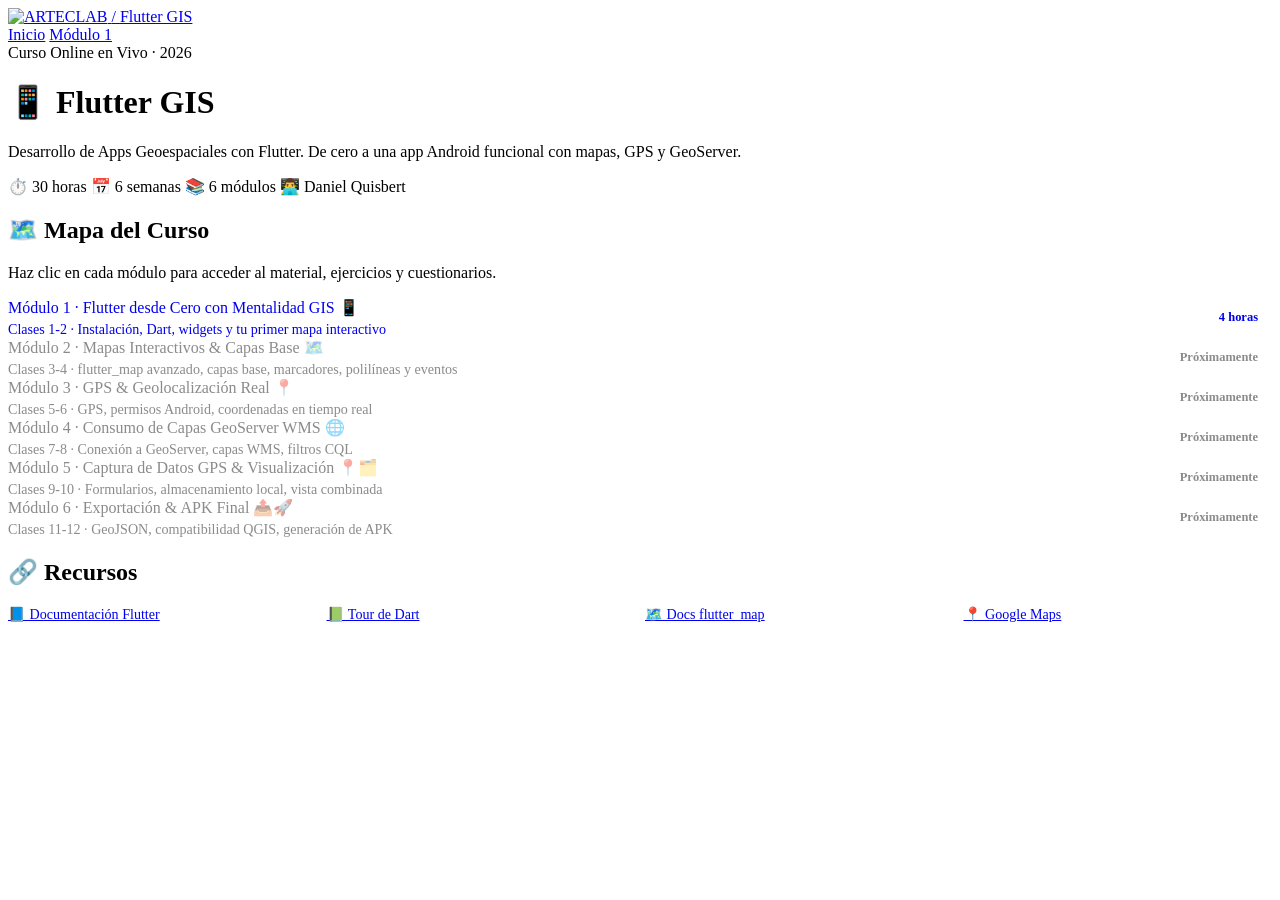
==== modulo-01/index.html @ 74906024 "add fix cursos" ====
<!DOCTYPE html>
<html lang="es">
<head>
  <meta charset="UTF-8">
  <meta name="viewport" content="width=device-width, initial-scale=1.0">
  <title>Flutter GIS — ARTECLAB</title>
  <link rel="stylesheet" href="css/course.css">
  <link rel="icon" href="img/logo-arteclab.png" type="image/png">
</head>
<body>
<div class="site-wrapper">

  <!-- Topbar -->
  <header class="topbar">
    <div class="topbar-inner">
      <a href="index.html" class="topbar-brand">
        <img src="img/logo-arteclab.png" alt="ARTECLAB">
        <span>/</span>
        <span class="brand-course">Flutter GIS</span>
      </a>
      <nav class="topbar-nav">
        <a href="index.html" class="active">Inicio</a>
        <a href="modulo-01/index.html">Módulo 1</a>
      </nav>
    </div>
  </header>

  <main class="container">

    <!-- Header -->
    <div class="mod-header">
      <span class="mod-chip">Curso Online en Vivo · 2026</span>
      <h1 class="mod-title">📱 Flutter GIS</h1>
      <p class="mod-desc">Desarrollo de Apps Geoespaciales con Flutter. De cero a una app Android funcional con mapas, GPS y GeoServer.</p>
      <div class="mod-stats">
        <span class="mod-stat">⏱️ 30 horas</span>
        <span class="mod-stat">📅 6 semanas</span>
        <span class="mod-stat">📚 6 módulos</span>
        <span class="mod-stat">👨‍💻 Daniel Quisbert</span>
      </div>
    </div>

    <!-- Mapa del curso -->
    <div class="sec">
      <h2 class="sec-heading">🗺️ Mapa del Curso</h2>
      <p class="sec-lead">Haz clic en cada módulo para acceder al material, ejercicios y cuestionarios.</p>

      <!-- M1 activo -->
      <a href="modulo-01/index.html" style="text-decoration:none; display:block;">
        <div class="card" style="border-left: 3px solid var(--teal-500); cursor:pointer;">
          <div style="display:flex; justify-content:space-between; align-items:center; flex-wrap:wrap; gap:12px;">
            <div>
              <div class="card-title" style="margin-bottom:4px;">Módulo 1 · Flutter desde Cero con Mentalidad GIS 📱</div>
              <p style="margin:0; font-size:0.88rem;">Clases 1-2 · Instalación, Dart, widgets y tu primer mapa interactivo</p>
            </div>
            <span style="background:var(--teal-glow); color:var(--teal-400); padding:5px 14px; border-radius:6px; font-size:0.78rem; font-weight:700;">4 horas</span>
          </div>
        </div>
      </a>

      <!-- M2–M6 próximamente -->
      <div class="card" style="opacity:0.45; border-left:3px solid var(--border-default);">
        <div style="display:flex; justify-content:space-between; align-items:center; flex-wrap:wrap; gap:12px;">
          <div>
            <div class="card-title" style="margin-bottom:4px;">Módulo 2 · Mapas Interactivos & Capas Base 🗺️</div>
            <p style="margin:0; font-size:0.88rem;">Clases 3-4 · flutter_map avanzado, capas base, marcadores, polilíneas y eventos</p>
          </div>
          <span style="background:rgba(255,255,255,0.04); color:var(--text-muted); padding:5px 14px; border-radius:6px; font-size:0.78rem; font-weight:700;">Próximamente</span>
        </div>
      </div>

      <div class="card" style="opacity:0.45; border-left:3px solid var(--border-default);">
        <div style="display:flex; justify-content:space-between; align-items:center; flex-wrap:wrap; gap:12px;">
          <div>
            <div class="card-title" style="margin-bottom:4px;">Módulo 3 · GPS & Geolocalización Real 📍</div>
            <p style="margin:0; font-size:0.88rem;">Clases 5-6 · GPS, permisos Android, coordenadas en tiempo real</p>
          </div>
          <span style="background:rgba(255,255,255,0.04); color:var(--text-muted); padding:5px 14px; border-radius:6px; font-size:0.78rem; font-weight:700;">Próximamente</span>
        </div>
      </div>

      <div class="card" style="opacity:0.45; border-left:3px solid var(--border-default);">
        <div style="display:flex; justify-content:space-between; align-items:center; flex-wrap:wrap; gap:12px;">
          <div>
            <div class="card-title" style="margin-bottom:4px;">Módulo 4 · Consumo de Capas GeoServer WMS 🌐</div>
            <p style="margin:0; font-size:0.88rem;">Clases 7-8 · Conexión a GeoServer, capas WMS, filtros CQL</p>
          </div>
          <span style="background:rgba(255,255,255,0.04); color:var(--text-muted); padding:5px 14px; border-radius:6px; font-size:0.78rem; font-weight:700;">Próximamente</span>
        </div>
      </div>

      <div class="card" style="opacity:0.45; border-left:3px solid var(--border-default);">
        <div style="display:flex; justify-content:space-between; align-items:center; flex-wrap:wrap; gap:12px;">
          <div>
            <div class="card-title" style="margin-bottom:4px;">Módulo 5 · Captura de Datos GPS & Visualización 📍🗂️</div>
            <p style="margin:0; font-size:0.88rem;">Clases 9-10 · Formularios, almacenamiento local, vista combinada</p>
          </div>
          <span style="background:rgba(255,255,255,0.04); color:var(--text-muted); padding:5px 14px; border-radius:6px; font-size:0.78rem; font-weight:700;">Próximamente</span>
        </div>
      </div>

      <div class="card" style="opacity:0.45; border-left:3px solid var(--border-default);">
        <div style="display:flex; justify-content:space-between; align-items:center; flex-wrap:wrap; gap:12px;">
          <div>
            <div class="card-title" style="margin-bottom:4px;">Módulo 6 · Exportación & APK Final 📤🚀</div>
            <p style="margin:0; font-size:0.88rem;">Clases 11-12 · GeoJSON, compatibilidad QGIS, generación de APK</p>
          </div>
          <span style="background:rgba(255,255,255,0.04); color:var(--text-muted); padding:5px 14px; border-radius:6px; font-size:0.78rem; font-weight:700;">Próximamente</span>
        </div>
      </div>
    </div>

    <!-- Recursos -->
    <div class="sec">
      <h2 class="sec-heading">🔗 Recursos</h2>
      <div class="card">
        <div style="display:grid; grid-template-columns:repeat(auto-fit,minmax(200px,1fr)); gap:10px;">
          <a href="https://docs.flutter.dev/" target="_blank" style="font-size:0.88rem;">📘 Documentación Flutter</a>
          <a href="https://dart.dev/language" target="_blank" style="font-size:0.88rem;">📗 Tour de Dart</a>
          <a href="https://docs.fleaflet.dev/" target="_blank" style="font-size:0.88rem;">🗺️ Docs flutter_map</a>
          <a href="https://maps.google.com" target="_blank" style="font-size:0.88rem;">📍 Google Maps</a>
        </div>
      </div>
    </div>

  </main>
</div>
</body>
</html>
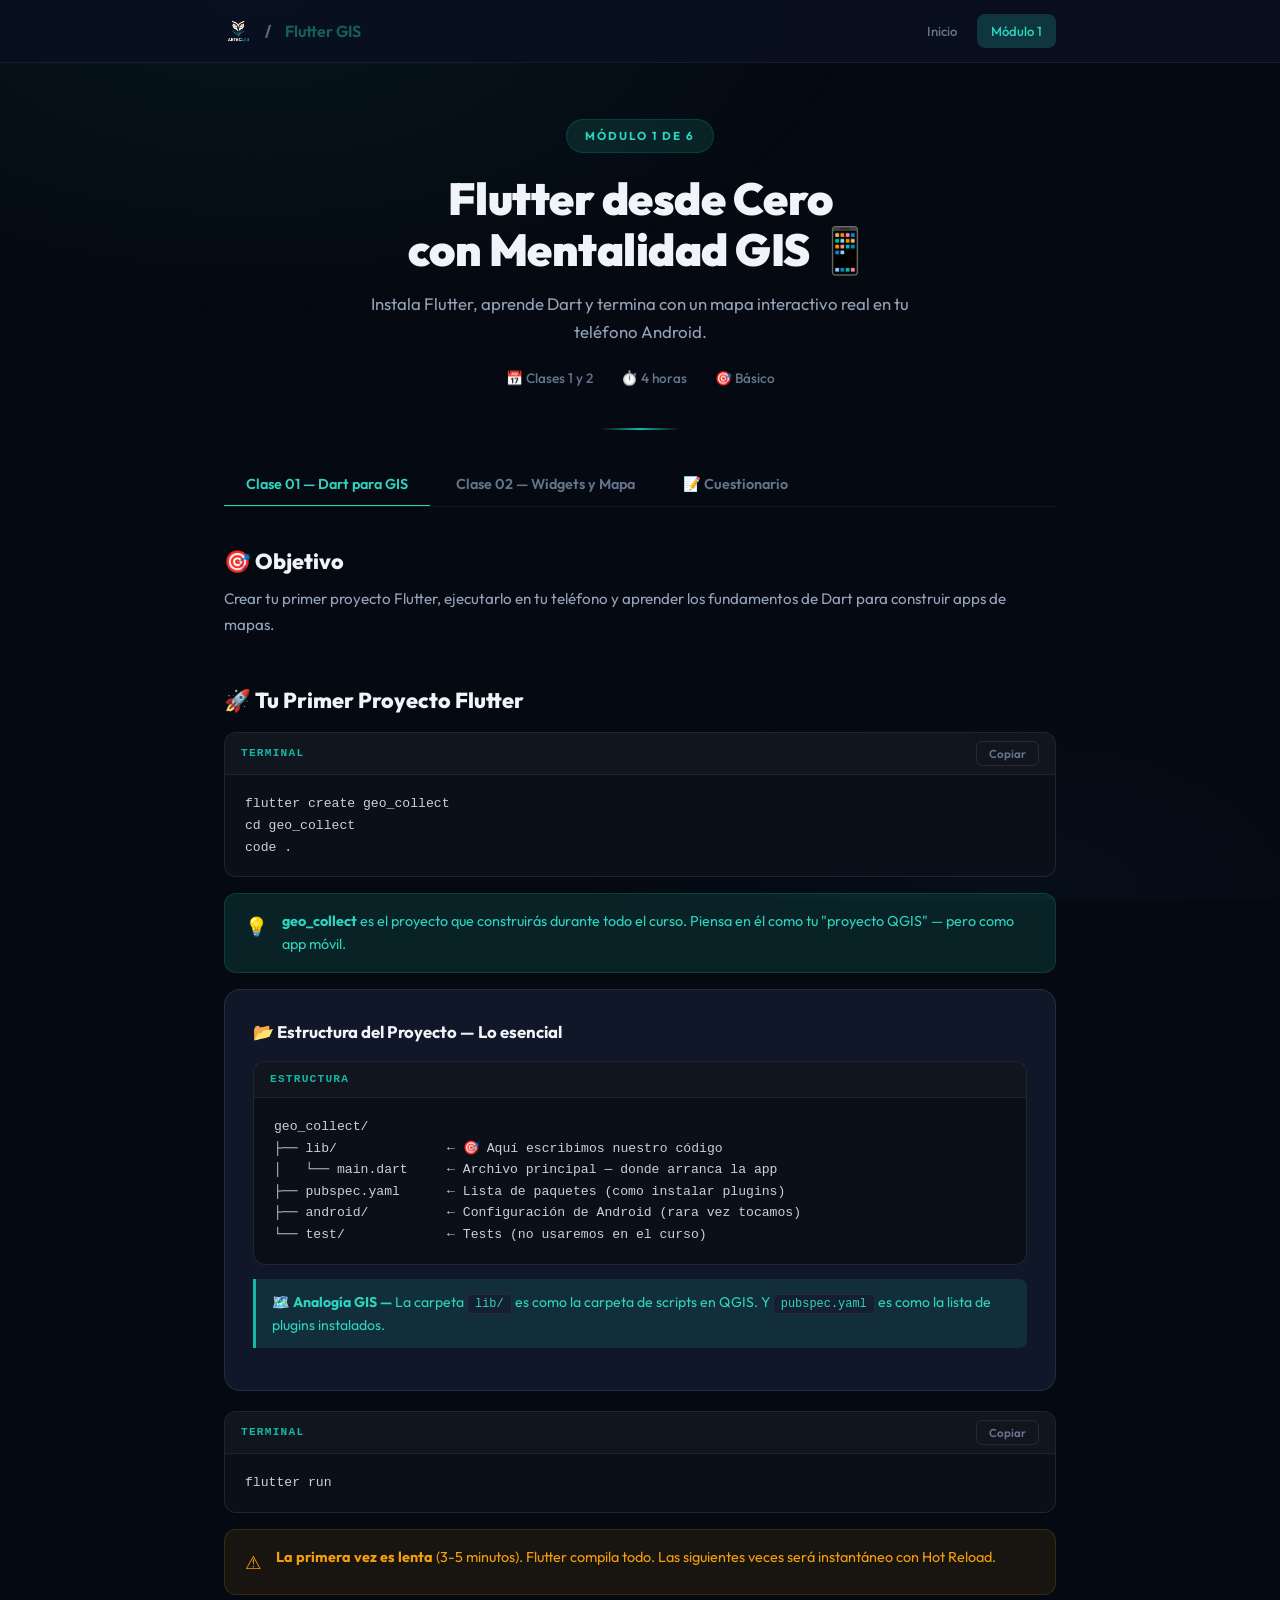
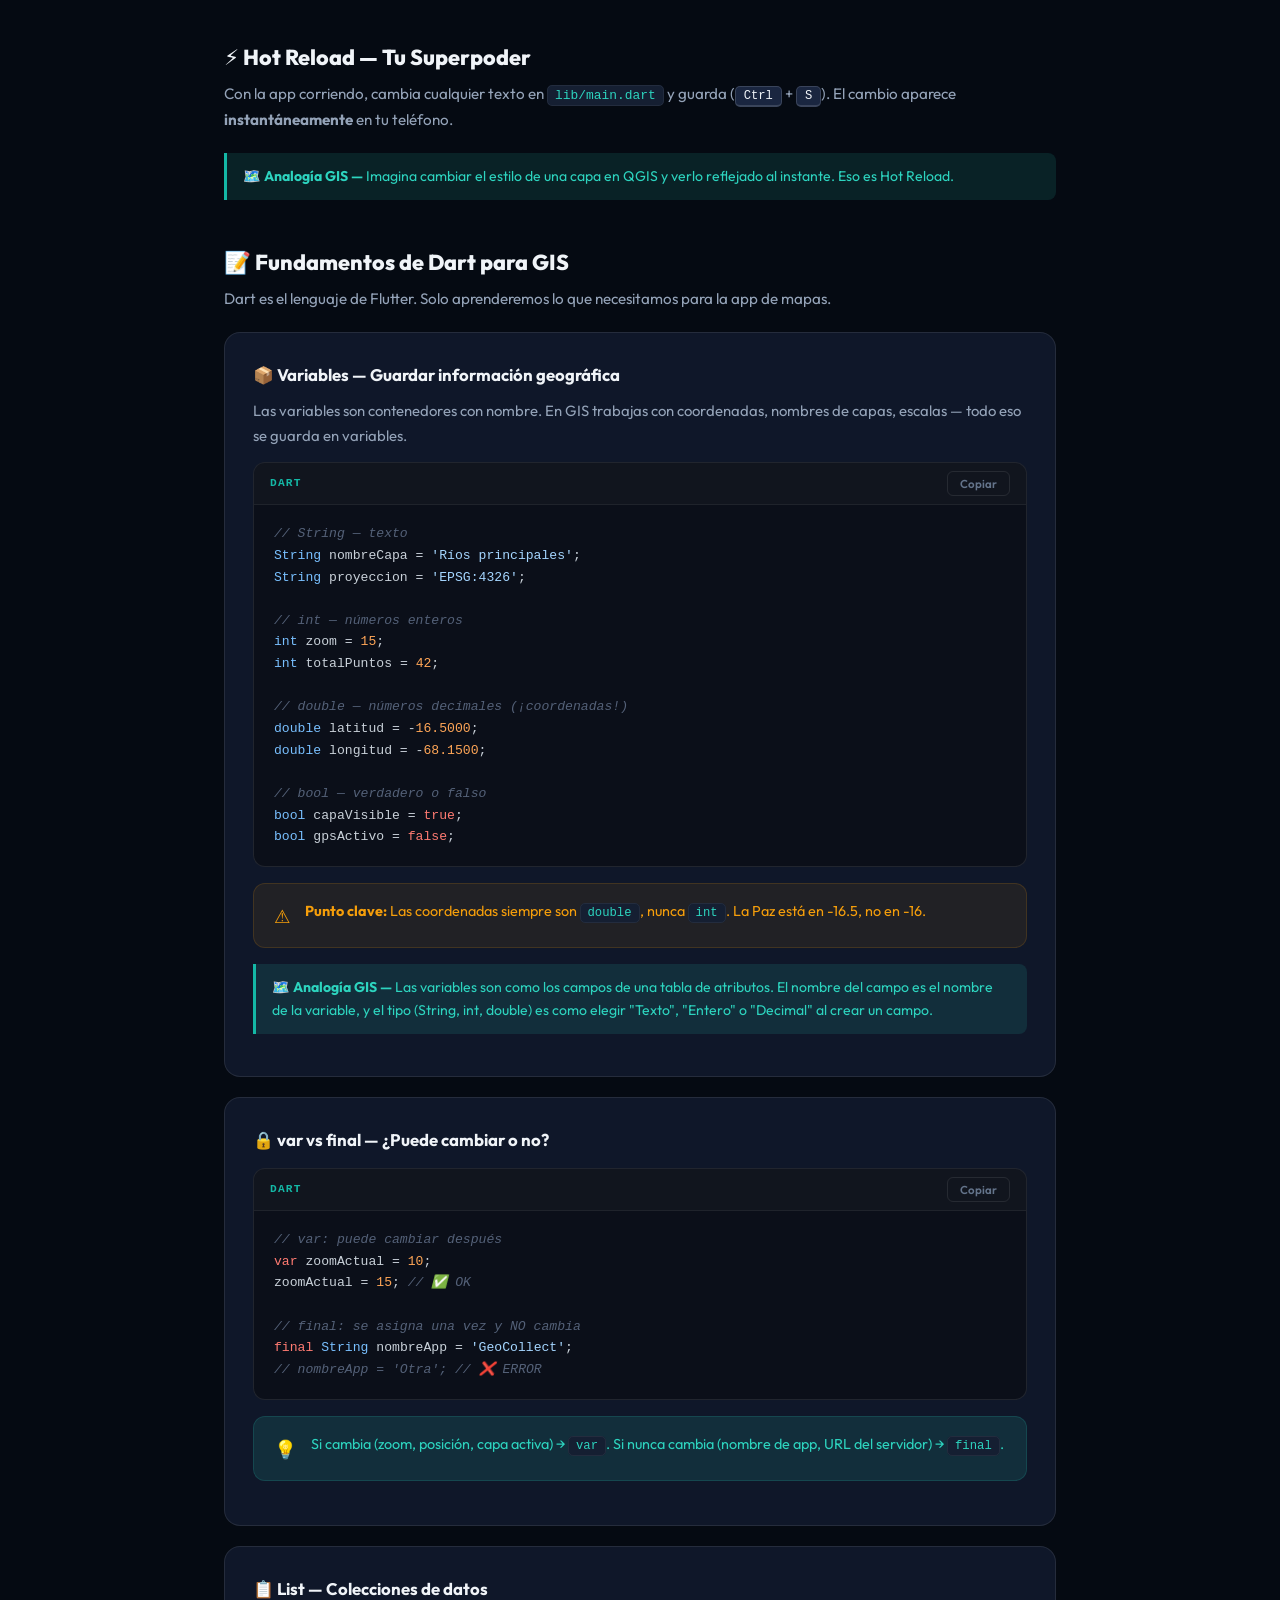
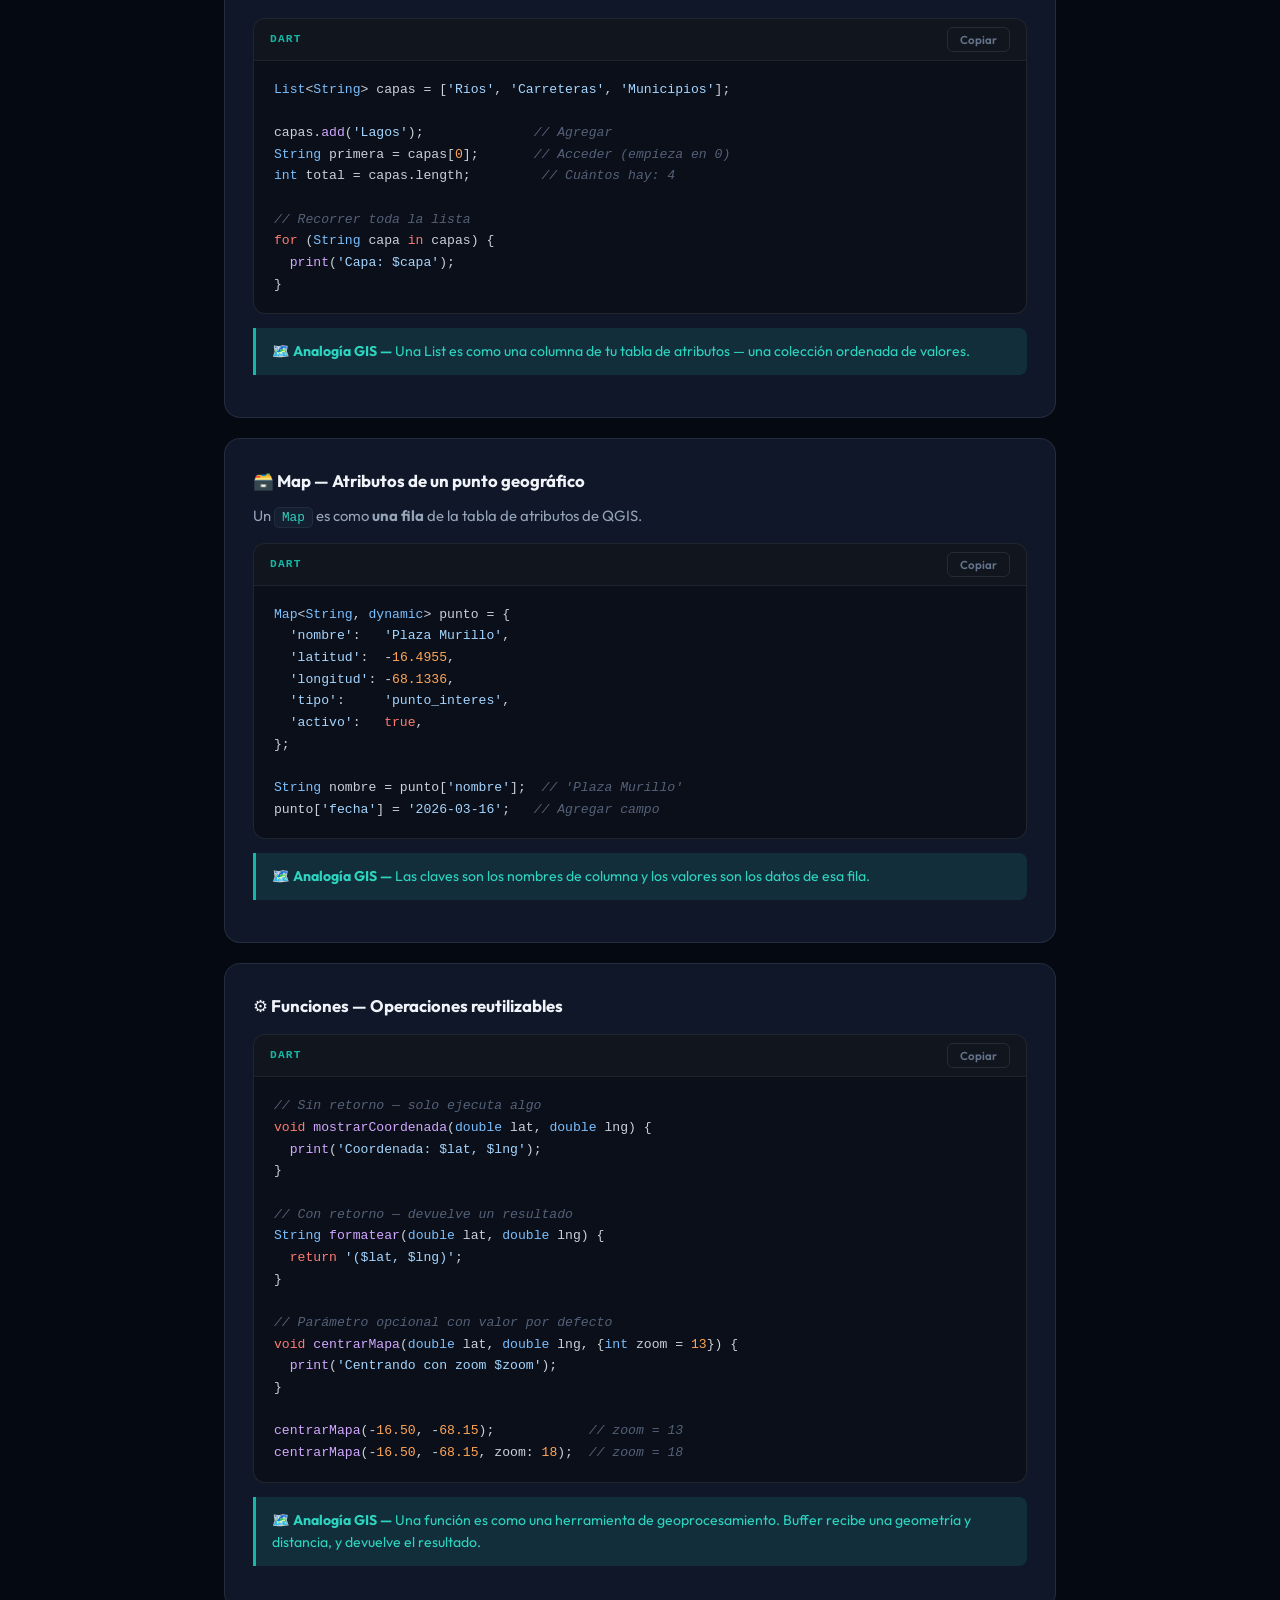
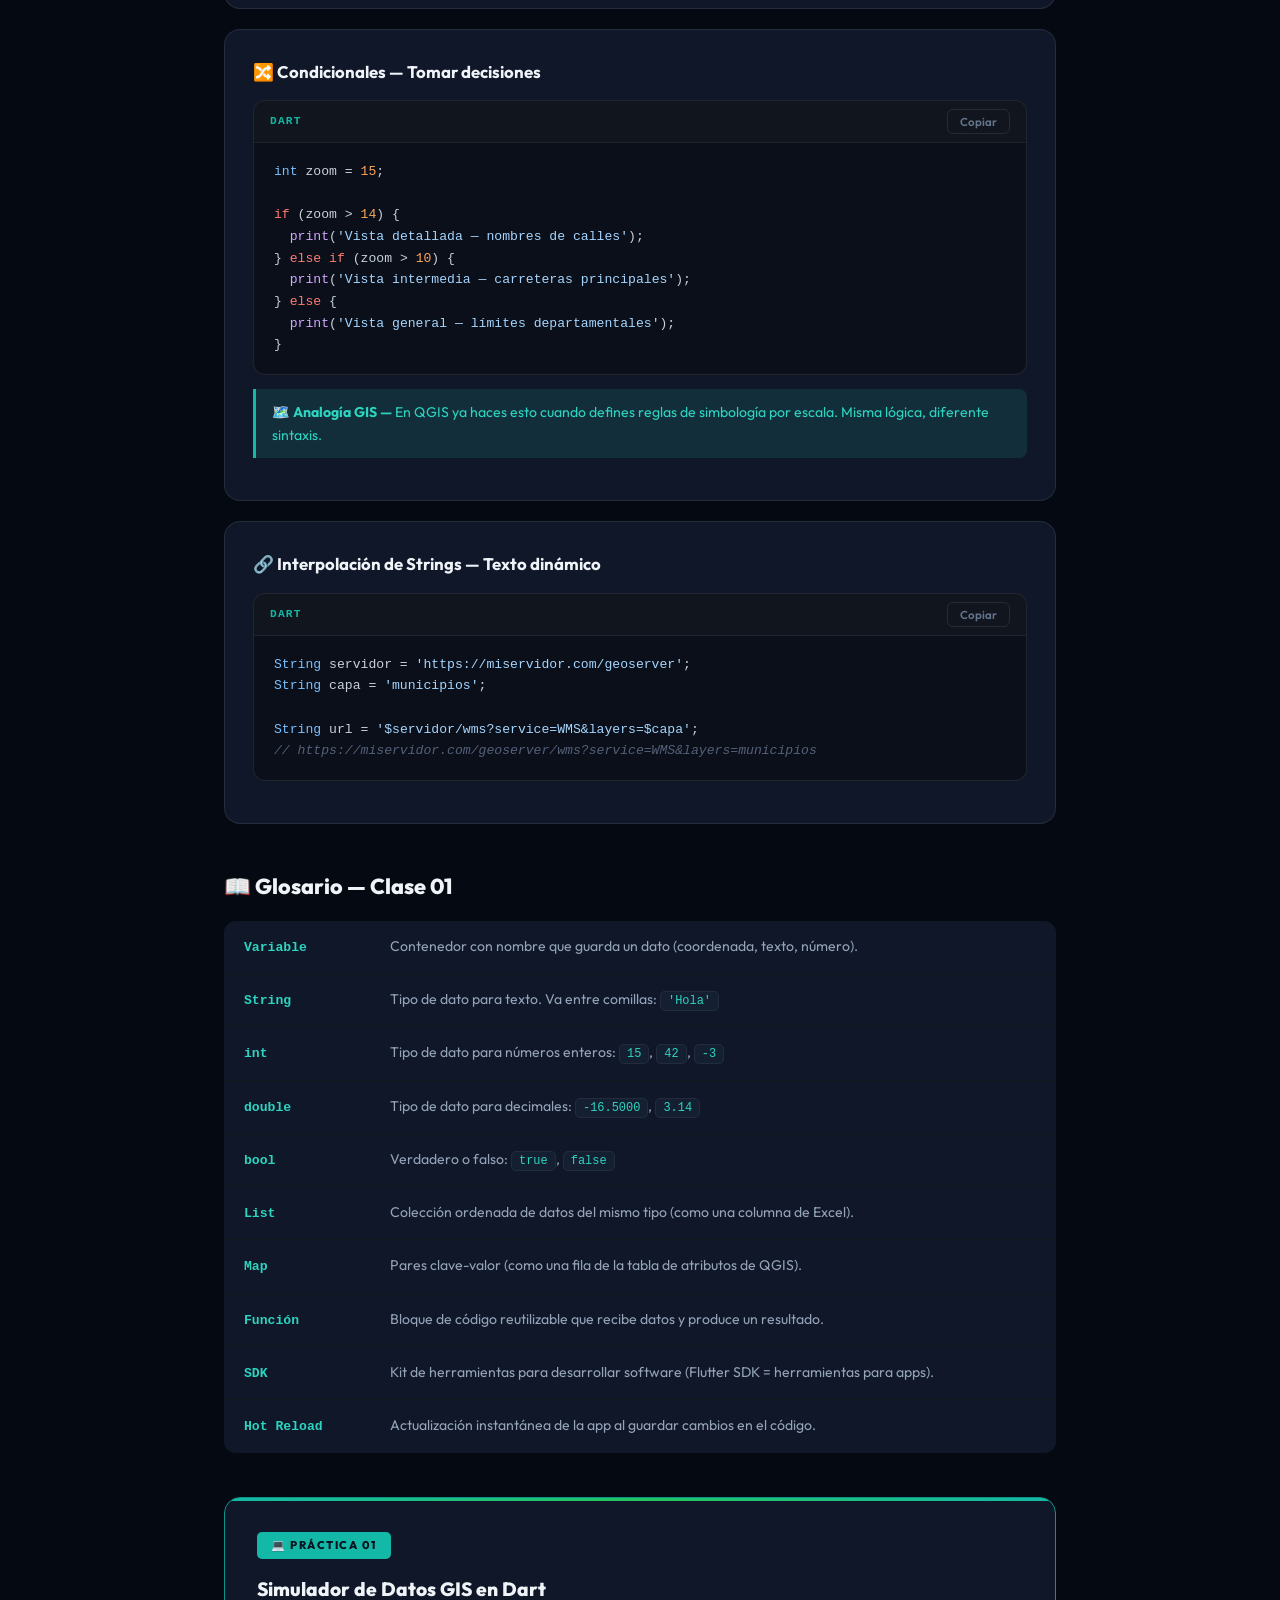
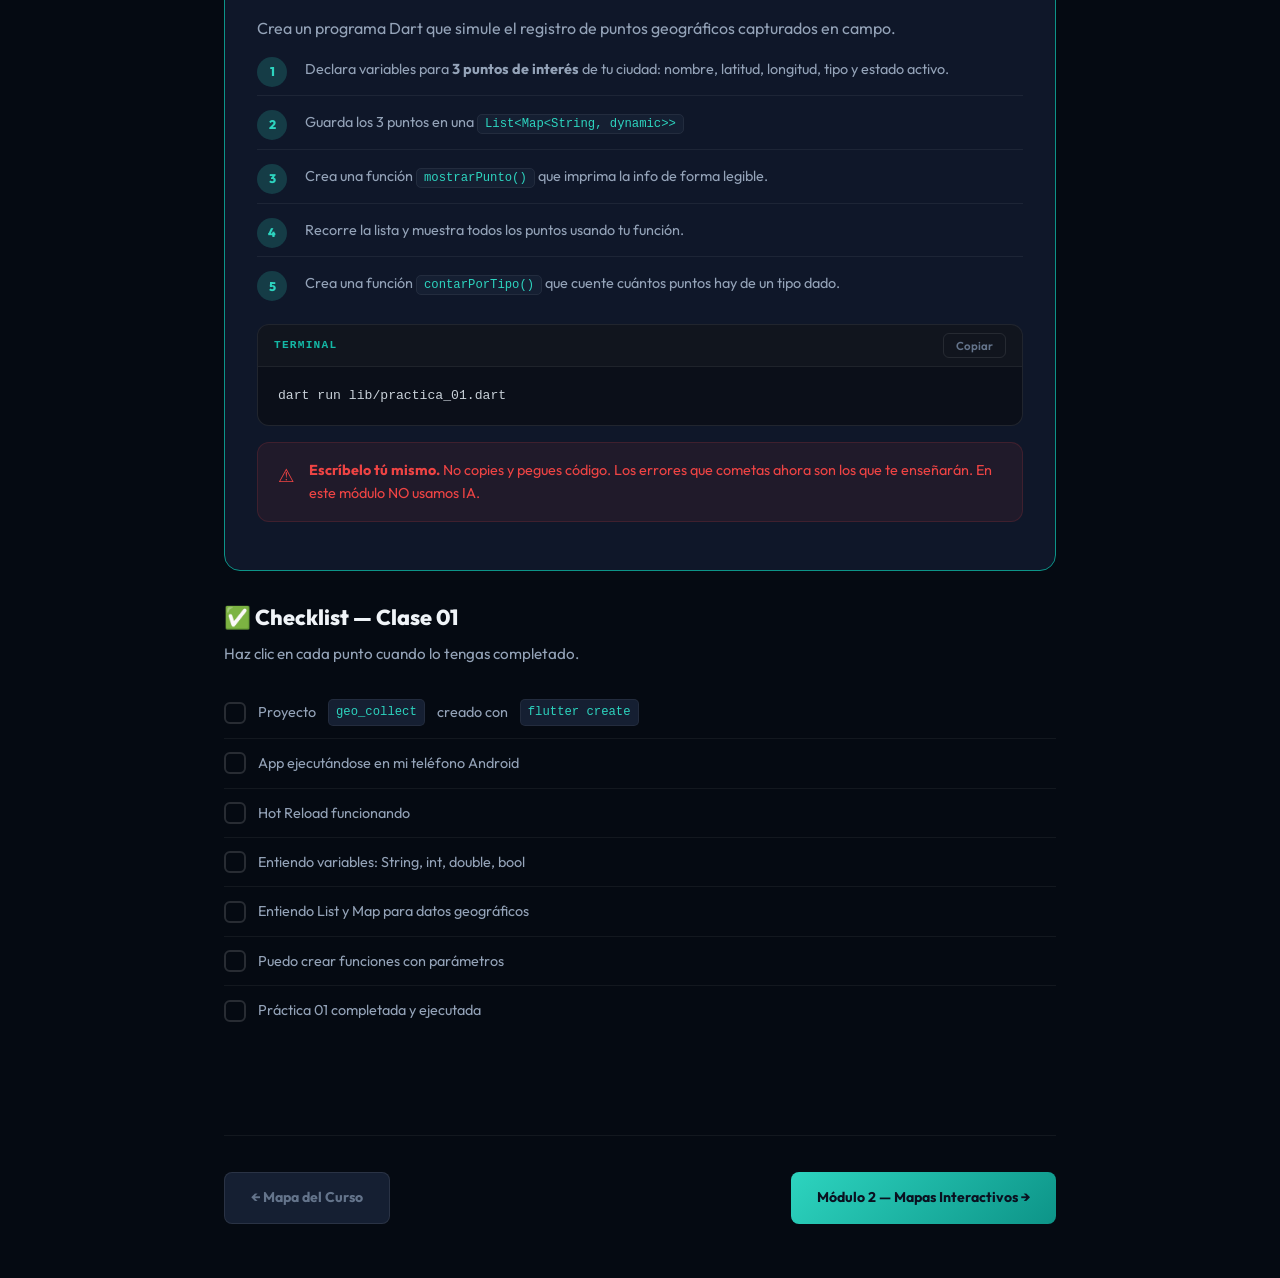
==== commit 1d07e636: "add fix cursos" ====
--- a/modulo-01/index.html
+++ b/modulo-01/index.html
@@ -3,127 +3,706 @@
 <head>
   <meta charset="UTF-8">
   <meta name="viewport" content="width=device-width, initial-scale=1.0">
-  <title>Flutter GIS — ARTECLAB</title>
-  <link rel="stylesheet" href="css/course.css">
-  <link rel="icon" href="img/logo-arteclab.png" type="image/png">
+  <title>Módulo 1 · Flutter desde Cero — ARTECLAB</title>
+  <link rel="stylesheet" href="../css/course.css">
+  <link rel="icon" href="../img/logo-arteclab.png" type="image/png">
 </head>
 <body>
 <div class="site-wrapper">
 
-  <!-- Topbar -->
   <header class="topbar">
     <div class="topbar-inner">
-      <a href="index.html" class="topbar-brand">
-        <img src="img/logo-arteclab.png" alt="ARTECLAB">
+      <a href="../index.html" class="topbar-brand">
+        <img src="../img/logo-arteclab.png" alt="ARTECLAB">
         <span>/</span>
         <span class="brand-course">Flutter GIS</span>
       </a>
       <nav class="topbar-nav">
-        <a href="index.html" class="active">Inicio</a>
-        <a href="modulo-01/index.html">Módulo 1</a>
+        <a href="../index.html">Inicio</a>
+        <a href="index.html" class="active">Módulo 1</a>
       </nav>
     </div>
   </header>
 
   <main class="container">
 
-    <!-- Header -->
+    <!-- ═══ Header ═══ -->
     <div class="mod-header">
-      <span class="mod-chip">Curso Online en Vivo · 2026</span>
-      <h1 class="mod-title">📱 Flutter GIS</h1>
-      <p class="mod-desc">Desarrollo de Apps Geoespaciales con Flutter. De cero a una app Android funcional con mapas, GPS y GeoServer.</p>
+      <span class="mod-chip">Módulo 1 de 6</span>
+      <h1 class="mod-title">Flutter desde Cero<br>con Mentalidad GIS 📱</h1>
+      <p class="mod-desc">Instala Flutter, aprende Dart y termina con un mapa interactivo real en tu teléfono Android.</p>
       <div class="mod-stats">
-        <span class="mod-stat">⏱️ 30 horas</span>
-        <span class="mod-stat">📅 6 semanas</span>
-        <span class="mod-stat">📚 6 módulos</span>
-        <span class="mod-stat">👨‍💻 Daniel Quisbert</span>
+        <span class="mod-stat">📅 Clases 1 y 2</span>
+        <span class="mod-stat">⏱️ 4 horas</span>
+        <span class="mod-stat">🎯 Básico</span>
       </div>
     </div>
 
-    <!-- Mapa del curso -->
-    <div class="sec">
-      <h2 class="sec-heading">🗺️ Mapa del Curso</h2>
-      <p class="sec-lead">Haz clic en cada módulo para acceder al material, ejercicios y cuestionarios.</p>
-
-      <!-- M1 activo -->
-      <a href="modulo-01/index.html" style="text-decoration:none; display:block;">
-        <div class="card" style="border-left: 3px solid var(--teal-500); cursor:pointer;">
-          <div style="display:flex; justify-content:space-between; align-items:center; flex-wrap:wrap; gap:12px;">
-            <div>
-              <div class="card-title" style="margin-bottom:4px;">Módulo 1 · Flutter desde Cero con Mentalidad GIS 📱</div>
-              <p style="margin:0; font-size:0.88rem;">Clases 1-2 · Instalación, Dart, widgets y tu primer mapa interactivo</p>
+    <!-- ═══ Tabs ═══ -->
+    <div class="tabs">
+      <button class="tab-btn active" data-target="t-clase01">Clase 01 — Dart para GIS</button>
+      <button class="tab-btn" data-target="t-clase02">Clase 02 — Widgets y Mapa</button>
+      <button class="tab-btn" data-target="t-quiz">📝 Cuestionario</button>
+    </div>
+
+    <!-- ═══════════════════════════════════════════════════════
+         CLASE 01
+         ═══════════════════════════════════════════════════════ -->
+    <div id="t-clase01" class="tab-panel active">
+
+      <div class="sec">
+        <h2 class="sec-heading">🎯 Objetivo</h2>
+        <p class="sec-lead">Crear tu primer proyecto Flutter, ejecutarlo en tu teléfono y aprender los fundamentos de Dart para construir apps de mapas.</p>
+      </div>
+
+      <!-- Crear proyecto -->
+      <div class="sec">
+        <h2 class="sec-heading">🚀 Tu Primer Proyecto Flutter</h2>
+
+        <div class="codeblock">
+          <div class="codeblock-bar"><span class="codeblock-lang">Terminal</span><button class="codeblock-copy">Copiar</button></div>
+          <pre>flutter create geo_collect
+cd geo_collect
+code .</pre>
+        </div>
+
+        <div class="callout callout--tip">
+          <span class="callout-icon">💡</span>
+          <div><strong>geo_collect</strong> es el proyecto que construirás durante todo el curso. Piensa en él como tu "proyecto QGIS" — pero como app móvil.</div>
+        </div>
+
+        <div class="card">
+          <div class="card-title">📂 Estructura del Proyecto — Lo esencial</div>
+          <div class="codeblock">
+            <div class="codeblock-bar"><span class="codeblock-lang">Estructura</span></div>
+            <pre>geo_collect/
+├── lib/              ← 🎯 Aquí escribimos nuestro código
+│   └── main.dart     ← Archivo principal — donde arranca la app
+├── pubspec.yaml      ← Lista de paquetes (como instalar plugins)
+├── android/          ← Configuración de Android (rara vez tocamos)
+└── test/             ← Tests (no usaremos en el curso)</pre>
+          </div>
+          <div class="gis-analogy">La carpeta <code>lib/</code> es como la carpeta de scripts en QGIS. Y <code>pubspec.yaml</code> es como la lista de plugins instalados.</div>
+        </div>
+
+        <div class="codeblock">
+          <div class="codeblock-bar"><span class="codeblock-lang">Terminal</span><button class="codeblock-copy">Copiar</button></div>
+          <pre>flutter run</pre>
+        </div>
+
+        <div class="callout callout--warn">
+          <span class="callout-icon">⚠️</span>
+          <div><strong>La primera vez es lenta</strong> (3-5 minutos). Flutter compila todo. Las siguientes veces será instantáneo con Hot Reload.</div>
+        </div>
+      </div>
+
+      <!-- Hot Reload -->
+      <div class="sec">
+        <h2 class="sec-heading">⚡ Hot Reload — Tu Superpoder</h2>
+        <p class="sec-lead">Con la app corriendo, cambia cualquier texto en <code>lib/main.dart</code> y guarda (<kbd>Ctrl</kbd> + <kbd>S</kbd>). El cambio aparece <strong>instantáneamente</strong> en tu teléfono.</p>
+        <div class="gis-analogy">Imagina cambiar el estilo de una capa en QGIS y verlo reflejado al instante. Eso es Hot Reload.</div>
+      </div>
+
+      <!-- ── DART ── -->
+      <div class="sec">
+        <h2 class="sec-heading">📝 Fundamentos de Dart para GIS</h2>
+        <p class="sec-lead">Dart es el lenguaje de Flutter. Solo aprenderemos lo que necesitamos para la app de mapas.</p>
+
+        <!-- Variables -->
+        <div class="card">
+          <div class="card-title">📦 Variables — Guardar información geográfica</div>
+          <p>Las variables son contenedores con nombre. En GIS trabajas con coordenadas, nombres de capas, escalas — todo eso se guarda en variables.</p>
+
+          <div class="codeblock">
+            <div class="codeblock-bar"><span class="codeblock-lang">Dart</span><button class="codeblock-copy">Copiar</button></div>
+            <pre><span class="hl-cm">// String — texto</span>
+<span class="hl-tp">String</span> nombreCapa = <span class="hl-st">'Ríos principales'</span>;
+<span class="hl-tp">String</span> proyeccion = <span class="hl-st">'EPSG:4326'</span>;
+
+<span class="hl-cm">// int — números enteros</span>
+<span class="hl-tp">int</span> zoom = <span class="hl-nm">15</span>;
+<span class="hl-tp">int</span> totalPuntos = <span class="hl-nm">42</span>;
+
+<span class="hl-cm">// double — números decimales (¡coordenadas!)</span>
+<span class="hl-tp">double</span> latitud = -<span class="hl-nm">16.5000</span>;
+<span class="hl-tp">double</span> longitud = -<span class="hl-nm">68.1500</span>;
+
+<span class="hl-cm">// bool — verdadero o falso</span>
+<span class="hl-tp">bool</span> capaVisible = <span class="hl-kw">true</span>;
+<span class="hl-tp">bool</span> gpsActivo = <span class="hl-kw">false</span>;</pre>
+          </div>
+
+          <div class="callout callout--warn">
+            <span class="callout-icon">⚠️</span>
+            <div><strong>Punto clave:</strong> Las coordenadas siempre son <code>double</code>, nunca <code>int</code>. La Paz está en -16.5, no en -16.</div>
+          </div>
+
+          <div class="gis-analogy">Las variables son como los campos de una tabla de atributos. El nombre del campo es el nombre de la variable, y el tipo (String, int, double) es como elegir "Texto", "Entero" o "Decimal" al crear un campo.</div>
+        </div>
+
+        <!-- var y final -->
+        <div class="card">
+          <div class="card-title">🔒 var vs final — ¿Puede cambiar o no?</div>
+          <div class="codeblock">
+            <div class="codeblock-bar"><span class="codeblock-lang">Dart</span><button class="codeblock-copy">Copiar</button></div>
+            <pre><span class="hl-cm">// var: puede cambiar después</span>
+<span class="hl-kw">var</span> zoomActual = <span class="hl-nm">10</span>;
+zoomActual = <span class="hl-nm">15</span>; <span class="hl-cm">// ✅ OK</span>
+
+<span class="hl-cm">// final: se asigna una vez y NO cambia</span>
+<span class="hl-kw">final</span> <span class="hl-tp">String</span> nombreApp = <span class="hl-st">'GeoCollect'</span>;
+<span class="hl-cm">// nombreApp = 'Otra'; // ❌ ERROR</span></pre>
+          </div>
+          <div class="callout callout--tip">
+            <span class="callout-icon">💡</span>
+            <div>Si cambia (zoom, posición, capa activa) → <code>var</code>. Si nunca cambia (nombre de app, URL del servidor) → <code>final</code>.</div>
+          </div>
+        </div>
+
+        <!-- Listas -->
+        <div class="card">
+          <div class="card-title">📋 List — Colecciones de datos</div>
+          <div class="codeblock">
+            <div class="codeblock-bar"><span class="codeblock-lang">Dart</span><button class="codeblock-copy">Copiar</button></div>
+            <pre><span class="hl-tp">List</span>&lt;<span class="hl-tp">String</span>&gt; capas = [<span class="hl-st">'Ríos'</span>, <span class="hl-st">'Carreteras'</span>, <span class="hl-st">'Municipios'</span>];
+
+capas.<span class="hl-fn">add</span>(<span class="hl-st">'Lagos'</span>);              <span class="hl-cm">// Agregar</span>
+<span class="hl-tp">String</span> primera = capas[<span class="hl-nm">0</span>];       <span class="hl-cm">// Acceder (empieza en 0)</span>
+<span class="hl-tp">int</span> total = capas.length;         <span class="hl-cm">// Cuántos hay: 4</span>
+
+<span class="hl-cm">// Recorrer toda la lista</span>
+<span class="hl-kw">for</span> (<span class="hl-tp">String</span> capa <span class="hl-kw">in</span> capas) {
+  <span class="hl-fn">print</span>(<span class="hl-st">'Capa: $capa'</span>);
+}</pre>
+          </div>
+          <div class="gis-analogy">Una List es como una columna de tu tabla de atributos — una colección ordenada de valores.</div>
+        </div>
+
+        <!-- Maps -->
+        <div class="card">
+          <div class="card-title">🗃️ Map — Atributos de un punto geográfico</div>
+          <p>Un <code>Map</code> es como <strong>una fila</strong> de la tabla de atributos de QGIS.</p>
+          <div class="codeblock">
+            <div class="codeblock-bar"><span class="codeblock-lang">Dart</span><button class="codeblock-copy">Copiar</button></div>
+            <pre><span class="hl-tp">Map</span>&lt;<span class="hl-tp">String</span>, <span class="hl-tp">dynamic</span>&gt; punto = {
+  <span class="hl-st">'nombre'</span>:   <span class="hl-st">'Plaza Murillo'</span>,
+  <span class="hl-st">'latitud'</span>:  -<span class="hl-nm">16.4955</span>,
+  <span class="hl-st">'longitud'</span>: -<span class="hl-nm">68.1336</span>,
+  <span class="hl-st">'tipo'</span>:     <span class="hl-st">'punto_interes'</span>,
+  <span class="hl-st">'activo'</span>:   <span class="hl-kw">true</span>,
+};
+
+<span class="hl-tp">String</span> nombre = punto[<span class="hl-st">'nombre'</span>];  <span class="hl-cm">// 'Plaza Murillo'</span>
+punto[<span class="hl-st">'fecha'</span>] = <span class="hl-st">'2026-03-16'</span>;   <span class="hl-cm">// Agregar campo</span></pre>
+          </div>
+          <div class="gis-analogy">Las claves son los nombres de columna y los valores son los datos de esa fila.</div>
+        </div>
+
+        <!-- Funciones -->
+        <div class="card">
+          <div class="card-title">⚙️ Funciones — Operaciones reutilizables</div>
+          <div class="codeblock">
+            <div class="codeblock-bar"><span class="codeblock-lang">Dart</span><button class="codeblock-copy">Copiar</button></div>
+            <pre><span class="hl-cm">// Sin retorno — solo ejecuta algo</span>
+<span class="hl-kw">void</span> <span class="hl-fn">mostrarCoordenada</span>(<span class="hl-tp">double</span> lat, <span class="hl-tp">double</span> lng) {
+  <span class="hl-fn">print</span>(<span class="hl-st">'Coordenada: $lat, $lng'</span>);
+}
+
+<span class="hl-cm">// Con retorno — devuelve un resultado</span>
+<span class="hl-tp">String</span> <span class="hl-fn">formatear</span>(<span class="hl-tp">double</span> lat, <span class="hl-tp">double</span> lng) {
+  <span class="hl-kw">return</span> <span class="hl-st">'($lat, $lng)'</span>;
+}
+
+<span class="hl-cm">// Parámetro opcional con valor por defecto</span>
+<span class="hl-kw">void</span> <span class="hl-fn">centrarMapa</span>(<span class="hl-tp">double</span> lat, <span class="hl-tp">double</span> lng, {<span class="hl-tp">int</span> zoom = <span class="hl-nm">13</span>}) {
+  <span class="hl-fn">print</span>(<span class="hl-st">'Centrando con zoom $zoom'</span>);
+}
+
+<span class="hl-fn">centrarMapa</span>(-<span class="hl-nm">16.50</span>, -<span class="hl-nm">68.15</span>);            <span class="hl-cm">// zoom = 13</span>
+<span class="hl-fn">centrarMapa</span>(-<span class="hl-nm">16.50</span>, -<span class="hl-nm">68.15</span>, zoom: <span class="hl-nm">18</span>);  <span class="hl-cm">// zoom = 18</span></pre>
+          </div>
+          <div class="gis-analogy">Una función es como una herramienta de geoprocesamiento. Buffer recibe una geometría y distancia, y devuelve el resultado.</div>
+        </div>
+
+        <!-- Condicionales -->
+        <div class="card">
+          <div class="card-title">🔀 Condicionales — Tomar decisiones</div>
+          <div class="codeblock">
+            <div class="codeblock-bar"><span class="codeblock-lang">Dart</span><button class="codeblock-copy">Copiar</button></div>
+            <pre><span class="hl-tp">int</span> zoom = <span class="hl-nm">15</span>;
+
+<span class="hl-kw">if</span> (zoom > <span class="hl-nm">14</span>) {
+  <span class="hl-fn">print</span>(<span class="hl-st">'Vista detallada — nombres de calles'</span>);
+} <span class="hl-kw">else if</span> (zoom > <span class="hl-nm">10</span>) {
+  <span class="hl-fn">print</span>(<span class="hl-st">'Vista intermedia — carreteras principales'</span>);
+} <span class="hl-kw">else</span> {
+  <span class="hl-fn">print</span>(<span class="hl-st">'Vista general — límites departamentales'</span>);
+}</pre>
+          </div>
+          <div class="gis-analogy">En QGIS ya haces esto cuando defines reglas de simbología por escala. Misma lógica, diferente sintaxis.</div>
+        </div>
+
+        <!-- Interpolación -->
+        <div class="card">
+          <div class="card-title">🔗 Interpolación de Strings — Texto dinámico</div>
+          <div class="codeblock">
+            <div class="codeblock-bar"><span class="codeblock-lang">Dart</span><button class="codeblock-copy">Copiar</button></div>
+            <pre><span class="hl-tp">String</span> servidor = <span class="hl-st">'https://miservidor.com/geoserver'</span>;
+<span class="hl-tp">String</span> capa = <span class="hl-st">'municipios'</span>;
+
+<span class="hl-tp">String</span> url = <span class="hl-st">'$servidor/wms?service=WMS&amp;layers=$capa'</span>;
+<span class="hl-cm">// https://miservidor.com/geoserver/wms?service=WMS&amp;layers=municipios</span></pre>
+          </div>
+        </div>
+      </div>
+
+      <!-- Glosario -->
+      <div class="sec">
+        <h2 class="sec-heading">📖 Glosario — Clase 01</h2>
+        <div class="glossary">
+          <div class="glossary-item"><span class="glossary-term">Variable</span><span class="glossary-def">Contenedor con nombre que guarda un dato (coordenada, texto, número).</span></div>
+          <div class="glossary-item"><span class="glossary-term">String</span><span class="glossary-def">Tipo de dato para texto. Va entre comillas: <code>'Hola'</code></span></div>
+          <div class="glossary-item"><span class="glossary-term">int</span><span class="glossary-def">Tipo de dato para números enteros: <code>15</code>, <code>42</code>, <code>-3</code></span></div>
+          <div class="glossary-item"><span class="glossary-term">double</span><span class="glossary-def">Tipo de dato para decimales: <code>-16.5000</code>, <code>3.14</code></span></div>
+          <div class="glossary-item"><span class="glossary-term">bool</span><span class="glossary-def">Verdadero o falso: <code>true</code>, <code>false</code></span></div>
+          <div class="glossary-item"><span class="glossary-term">List</span><span class="glossary-def">Colección ordenada de datos del mismo tipo (como una columna de Excel).</span></div>
+          <div class="glossary-item"><span class="glossary-term">Map</span><span class="glossary-def">Pares clave-valor (como una fila de la tabla de atributos de QGIS).</span></div>
+          <div class="glossary-item"><span class="glossary-term">Función</span><span class="glossary-def">Bloque de código reutilizable que recibe datos y produce un resultado.</span></div>
+          <div class="glossary-item"><span class="glossary-term">SDK</span><span class="glossary-def">Kit de herramientas para desarrollar software (Flutter SDK = herramientas para apps).</span></div>
+          <div class="glossary-item"><span class="glossary-term">Hot Reload</span><span class="glossary-def">Actualización instantánea de la app al guardar cambios en el código.</span></div>
+        </div>
+      </div>
+
+      <!-- Práctica 01 -->
+      <div class="practice">
+        <span class="practice-chip">💻 Práctica 01</span>
+        <div class="practice-title">Simulador de Datos GIS en Dart</div>
+        <p>Crea un programa Dart que simule el registro de puntos geográficos capturados en campo.</p>
+        <ol class="practice-steps">
+          <li>Declara variables para <strong>3 puntos de interés</strong> de tu ciudad: nombre, latitud, longitud, tipo y estado activo.</li>
+          <li>Guarda los 3 puntos en una <code>List&lt;Map&lt;String, dynamic&gt;&gt;</code></li>
+          <li>Crea una función <code>mostrarPunto()</code> que imprima la info de forma legible.</li>
+          <li>Recorre la lista y muestra todos los puntos usando tu función.</li>
+          <li>Crea una función <code>contarPorTipo()</code> que cuente cuántos puntos hay de un tipo dado.</li>
+        </ol>
+        <div class="codeblock">
+          <div class="codeblock-bar"><span class="codeblock-lang">Terminal</span><button class="codeblock-copy">Copiar</button></div>
+          <pre>dart run lib/practica_01.dart</pre>
+        </div>
+        <div class="callout callout--danger">
+          <span class="callout-icon">⚠️</span>
+          <div><strong>Escríbelo tú mismo.</strong> No copies y pegues código. Los errores que cometas ahora son los que te enseñarán. En este módulo NO usamos IA.</div>
+        </div>
+      </div>
+
+      <!-- Checklist -->
+      <div class="sec">
+        <h2 class="sec-heading">✅ Checklist — Clase 01</h2>
+        <p class="sec-lead">Haz clic en cada punto cuando lo tengas completado.</p>
+        <ul class="checklist">
+          <li><span class="ck-box"></span> Proyecto <code>geo_collect</code> creado con <code>flutter create</code></li>
+          <li><span class="ck-box"></span> App ejecutándose en mi teléfono Android</li>
+          <li><span class="ck-box"></span> Hot Reload funcionando</li>
+          <li><span class="ck-box"></span> Entiendo variables: String, int, double, bool</li>
+          <li><span class="ck-box"></span> Entiendo List y Map para datos geográficos</li>
+          <li><span class="ck-box"></span> Puedo crear funciones con parámetros</li>
+          <li><span class="ck-box"></span> Práctica 01 completada y ejecutada</li>
+        </ul>
+      </div>
+
+    </div><!-- /t-clase01 -->
+
+
+    <!-- ═══════════════════════════════════════════════════════
+         CLASE 02
+         ═══════════════════════════════════════════════════════ -->
+    <div id="t-clase02" class="tab-panel">
+
+      <div class="sec">
+        <h2 class="sec-heading">🎯 Objetivo</h2>
+        <p class="sec-lead">Entender cómo Flutter construye interfaces, dominar los widgets esenciales y terminar con un mapa interactivo de OpenStreetMap en tu teléfono.</p>
+      </div>
+
+      <div class="sec">
+        <h2 class="sec-heading">🧩 Todo en Flutter es un Widget</h2>
+        <p class="sec-lead">En QGIS construyes con capas apiladas. En Flutter, con widgets apilados y anidados.</p>
+
+        <div class="card">
+          <div class="card-title">QGIS vs Flutter — Comparación directa</div>
+          <div class="codeblock">
+            <div class="codeblock-bar"><span class="codeblock-lang">Comparación</span></div>
+            <pre>QGIS                          Flutter
+─────────────────             ─────────────────
+Proyecto (.qgz)         →     MaterialApp
+Vista de mapa           →     Scaffold
+Panel de capas          →     Column de widgets
+Capa OpenStreetMap      →     TileLayer
+Capa de puntos          →     MarkerLayer
+Tabla de atributos      →     ListView
+Barra de herramientas   →     AppBar + FloatingActionButton</pre>
+          </div>
+          <div class="gis-analogy">Ya sabes construir interfaces — lo haces en QGIS con capas. Ahora hazlo en Flutter con la misma lógica.</div>
+        </div>
+
+        <div class="card">
+          <div class="card-title">📌 StatelessWidget vs StatefulWidget</div>
+          <div style="display:grid; grid-template-columns:1fr 1fr; gap:12px; margin:14px 0;">
+            <div style="background:var(--teal-glow); padding:18px; border-radius:var(--radius-sm);">
+              <strong style="color:var(--teal-400); font-size:0.95rem;">StatelessWidget</strong><br>
+              <span style="font-size:0.85rem; color:var(--text-secondary);">No cambia después de crearse.<br>Ej: título de la app, ícono fijo.</span>
             </div>
-            <span style="background:var(--teal-glow); color:var(--teal-400); padding:5px 14px; border-radius:6px; font-size:0.78rem; font-weight:700;">4 horas</span>
-          </div>
-        </div>
-      </a>
-
-      <!-- M2–M6 próximamente -->
-      <div class="card" style="opacity:0.45; border-left:3px solid var(--border-default);">
-        <div style="display:flex; justify-content:space-between; align-items:center; flex-wrap:wrap; gap:12px;">
-          <div>
-            <div class="card-title" style="margin-bottom:4px;">Módulo 2 · Mapas Interactivos & Capas Base 🗺️</div>
-            <p style="margin:0; font-size:0.88rem;">Clases 3-4 · flutter_map avanzado, capas base, marcadores, polilíneas y eventos</p>
-          </div>
-          <span style="background:rgba(255,255,255,0.04); color:var(--text-muted); padding:5px 14px; border-radius:6px; font-size:0.78rem; font-weight:700;">Próximamente</span>
-        </div>
-      </div>
-
-      <div class="card" style="opacity:0.45; border-left:3px solid var(--border-default);">
-        <div style="display:flex; justify-content:space-between; align-items:center; flex-wrap:wrap; gap:12px;">
-          <div>
-            <div class="card-title" style="margin-bottom:4px;">Módulo 3 · GPS & Geolocalización Real 📍</div>
-            <p style="margin:0; font-size:0.88rem;">Clases 5-6 · GPS, permisos Android, coordenadas en tiempo real</p>
-          </div>
-          <span style="background:rgba(255,255,255,0.04); color:var(--text-muted); padding:5px 14px; border-radius:6px; font-size:0.78rem; font-weight:700;">Próximamente</span>
-        </div>
-      </div>
-
-      <div class="card" style="opacity:0.45; border-left:3px solid var(--border-default);">
-        <div style="display:flex; justify-content:space-between; align-items:center; flex-wrap:wrap; gap:12px;">
-          <div>
-            <div class="card-title" style="margin-bottom:4px;">Módulo 4 · Consumo de Capas GeoServer WMS 🌐</div>
-            <p style="margin:0; font-size:0.88rem;">Clases 7-8 · Conexión a GeoServer, capas WMS, filtros CQL</p>
-          </div>
-          <span style="background:rgba(255,255,255,0.04); color:var(--text-muted); padding:5px 14px; border-radius:6px; font-size:0.78rem; font-weight:700;">Próximamente</span>
-        </div>
-      </div>
-
-      <div class="card" style="opacity:0.45; border-left:3px solid var(--border-default);">
-        <div style="display:flex; justify-content:space-between; align-items:center; flex-wrap:wrap; gap:12px;">
-          <div>
-            <div class="card-title" style="margin-bottom:4px;">Módulo 5 · Captura de Datos GPS & Visualización 📍🗂️</div>
-            <p style="margin:0; font-size:0.88rem;">Clases 9-10 · Formularios, almacenamiento local, vista combinada</p>
-          </div>
-          <span style="background:rgba(255,255,255,0.04); color:var(--text-muted); padding:5px 14px; border-radius:6px; font-size:0.78rem; font-weight:700;">Próximamente</span>
-        </div>
-      </div>
-
-      <div class="card" style="opacity:0.45; border-left:3px solid var(--border-default);">
-        <div style="display:flex; justify-content:space-between; align-items:center; flex-wrap:wrap; gap:12px;">
-          <div>
-            <div class="card-title" style="margin-bottom:4px;">Módulo 6 · Exportación & APK Final 📤🚀</div>
-            <p style="margin:0; font-size:0.88rem;">Clases 11-12 · GeoJSON, compatibilidad QGIS, generación de APK</p>
-          </div>
-          <span style="background:rgba(255,255,255,0.04); color:var(--text-muted); padding:5px 14px; border-radius:6px; font-size:0.78rem; font-weight:700;">Próximamente</span>
-        </div>
-      </div>
-    </div>
-
-    <!-- Recursos -->
-    <div class="sec">
-      <h2 class="sec-heading">🔗 Recursos</h2>
-      <div class="card">
-        <div style="display:grid; grid-template-columns:repeat(auto-fit,minmax(200px,1fr)); gap:10px;">
-          <a href="https://docs.flutter.dev/" target="_blank" style="font-size:0.88rem;">📘 Documentación Flutter</a>
-          <a href="https://dart.dev/language" target="_blank" style="font-size:0.88rem;">📗 Tour de Dart</a>
-          <a href="https://docs.fleaflet.dev/" target="_blank" style="font-size:0.88rem;">🗺️ Docs flutter_map</a>
-          <a href="https://maps.google.com" target="_blank" style="font-size:0.88rem;">📍 Google Maps</a>
-        </div>
-      </div>
+            <div style="background:rgba(245,158,11,0.08); padding:18px; border-radius:var(--radius-sm);">
+              <strong style="color:var(--amber-500); font-size:0.95rem;">StatefulWidget</strong><br>
+              <span style="font-size:0.85rem; color:var(--text-secondary);">Cambia mientras la app está abierta.<br>Ej: mapa (zoom), posición GPS.</span>
+            </div>
+          </div>
+        </div>
+
+        <div class="card">
+          <div class="card-title">🔄 setState — "Algo cambió, redibuja"</div>
+          <div class="codeblock">
+            <div class="codeblock-bar"><span class="codeblock-lang">Dart</span><button class="codeblock-copy">Copiar</button></div>
+            <pre><span class="hl-tp">int</span> _contadorPuntos = <span class="hl-nm">0</span>;
+
+<span class="hl-kw">void</span> <span class="hl-fn">_agregarPunto</span>() {
+  <span class="hl-fn">setState</span>(() {
+    _contadorPuntos = _contadorPuntos + <span class="hl-nm">1</span>;
+  });
+  <span class="hl-cm">// Le dice a Flutter: "actualiza la pantalla"</span>
+}</pre>
+          </div>
+        </div>
+      </div>
+
+      <div class="sec">
+        <h2 class="sec-heading">🏗️ Widgets Esenciales</h2>
+
+        <div class="card">
+          <div class="card-title">Scaffold, Column, Row, Expanded</div>
+          <div class="codeblock">
+            <div class="codeblock-bar"><span class="codeblock-lang">Dart</span><button class="codeblock-copy">Copiar</button></div>
+            <pre><span class="hl-tp">Scaffold</span>(
+  appBar: <span class="hl-tp">AppBar</span>(title: <span class="hl-tp">Text</span>(<span class="hl-st">'GeoCollect'</span>)),
+  body: <span class="hl-tp">Column</span>(
+    children: [
+      <span class="hl-tp">Expanded</span>(          <span class="hl-cm">// Ocupa todo el espacio</span>
+        child: <span class="hl-tp">Text</span>(<span class="hl-st">'Aquí va el mapa'</span>),
+      ),
+      <span class="hl-tp">Container</span>(          <span class="hl-cm">// Tamaño fijo</span>
+        height: <span class="hl-nm">60</span>,
+        child: <span class="hl-tp">Row</span>(       <span class="hl-cm">// Horizontal</span>
+          children: [
+            <span class="hl-tp">Icon</span>(<span class="hl-tp">Icons</span>.location_on),
+            <span class="hl-tp">Text</span>(<span class="hl-st">'Lat: -16.50'</span>),
+          ],
+        ),
+      ),
+    ],
+  ),
+)</pre>
+          </div>
+          <div class="callout callout--tip">
+            <span class="callout-icon">💡</span>
+            <div><strong>Expanded</strong> es clave: le dice al mapa "ocupa todo el espacio que queda". Sin él, Flutter no sabe cuánto espacio darle.</div>
+          </div>
+        </div>
+      </div>
+
+      <div class="sec">
+        <h2 class="sec-heading">🗺️ Tu Primer Mapa Real — flutter_map</h2>
+
+        <div class="card">
+          <div class="card-title">Paso 1 — Agregar dependencias</div>
+          <p>En <code>pubspec.yaml</code>, sección <code>dependencies</code>:</p>
+          <div class="codeblock">
+            <div class="codeblock-bar"><span class="codeblock-lang">yaml</span><button class="codeblock-copy">Copiar</button></div>
+            <pre>dependencies:
+  flutter:
+    sdk: flutter
+  flutter_map: ^7.0.2
+  latlong2: ^0.9.1</pre>
+          </div>
+          <div class="codeblock">
+            <div class="codeblock-bar"><span class="codeblock-lang">Terminal</span><button class="codeblock-copy">Copiar</button></div>
+            <pre>flutter pub get</pre>
+          </div>
+          <div class="gis-analogy">Instalar un paquete en Flutter es como instalar un plugin en QGIS.</div>
+        </div>
+
+        <div class="card">
+          <div class="card-title">Paso 2 — Permiso de Internet</div>
+          <p>En <code>android/app/src/main/AndroidManifest.xml</code>, antes de <code>&lt;application&gt;</code>:</p>
+          <div class="codeblock">
+            <div class="codeblock-bar"><span class="codeblock-lang">XML</span><button class="codeblock-copy">Copiar</button></div>
+            <pre>&lt;uses-permission android:name="android.permission.INTERNET"/&gt;</pre>
+          </div>
+          <div class="callout callout--danger">
+            <span class="callout-icon">⚠️</span>
+            <div>Sin este permiso la app se abre pero <strong>el mapa aparece en blanco</strong>. Error #1 de esta clase.</div>
+          </div>
+        </div>
+
+        <div class="card">
+          <div class="card-title">Paso 3 — Código completo del mapa</div>
+          <p>Reemplaza <strong>todo</strong> el contenido de <code>lib/main.dart</code>:</p>
+          <div class="codeblock">
+            <div class="codeblock-bar"><span class="codeblock-lang">Dart — lib/main.dart</span><button class="codeblock-copy">Copiar</button></div>
+            <pre><span class="hl-kw">import</span> <span class="hl-st">'package:flutter/material.dart'</span>;
+<span class="hl-kw">import</span> <span class="hl-st">'package:flutter_map/flutter_map.dart'</span>;
+<span class="hl-kw">import</span> <span class="hl-st">'package:latlong2/latlong.dart'</span>;
+
+<span class="hl-kw">void</span> <span class="hl-fn">main</span>() {
+  <span class="hl-fn">runApp</span>(<span class="hl-kw">const</span> <span class="hl-tp">GeoCollectApp</span>());
+}
+
+<span class="hl-kw">class</span> <span class="hl-tp">GeoCollectApp</span> <span class="hl-kw">extends</span> <span class="hl-tp">StatelessWidget</span> {
+  <span class="hl-kw">const</span> <span class="hl-tp">GeoCollectApp</span>({<span class="hl-kw">super</span>.key});
+
+  @override
+  <span class="hl-tp">Widget</span> <span class="hl-fn">build</span>(<span class="hl-tp">BuildContext</span> context) {
+    <span class="hl-kw">return</span> <span class="hl-tp">MaterialApp</span>(
+      title: <span class="hl-st">'GeoCollect'</span>,
+      debugShowCheckedModeBanner: <span class="hl-kw">false</span>,
+      theme: <span class="hl-tp">ThemeData</span>(
+        colorSchemeSeed: <span class="hl-tp">Colors</span>.teal,
+        useMaterial3: <span class="hl-kw">true</span>,
+      ),
+      home: <span class="hl-kw">const</span> <span class="hl-tp">MapaScreen</span>(),
+    );
+  }
+}
+
+<span class="hl-kw">class</span> <span class="hl-tp">MapaScreen</span> <span class="hl-kw">extends</span> <span class="hl-tp">StatefulWidget</span> {
+  <span class="hl-kw">const</span> <span class="hl-tp">MapaScreen</span>({<span class="hl-kw">super</span>.key});
+  @override
+  <span class="hl-tp">State</span>&lt;<span class="hl-tp">MapaScreen</span>&gt; <span class="hl-fn">createState</span>() =&gt; <span class="hl-tp">_MapaScreenState</span>();
+}
+
+<span class="hl-kw">class</span> <span class="hl-tp">_MapaScreenState</span> <span class="hl-kw">extends</span> <span class="hl-tp">State</span>&lt;<span class="hl-tp">MapaScreen</span>&gt; {
+  <span class="hl-cm">// Cambia estas coordenadas por las de tu ciudad</span>
+  <span class="hl-kw">final</span> <span class="hl-tp">LatLng</span> _centro = <span class="hl-kw">const</span> <span class="hl-tp">LatLng</span>(-<span class="hl-nm">16.5</span>, -<span class="hl-nm">68.15</span>);
+
+  @override
+  <span class="hl-tp">Widget</span> <span class="hl-fn">build</span>(<span class="hl-tp">BuildContext</span> context) {
+    <span class="hl-kw">return</span> <span class="hl-tp">Scaffold</span>(
+      appBar: <span class="hl-tp">AppBar</span>(title: <span class="hl-kw">const</span> <span class="hl-tp">Text</span>(<span class="hl-st">'GeoCollect'</span>)),
+      body: <span class="hl-tp">Column</span>(children: [
+        <span class="hl-tp">Expanded</span>(
+          child: <span class="hl-tp">FlutterMap</span>(
+            options: <span class="hl-tp">MapOptions</span>(
+              initialCenter: _centro,
+              initialZoom: <span class="hl-nm">13</span>,
+            ),
+            children: [
+              <span class="hl-tp">TileLayer</span>(
+                urlTemplate: <span class="hl-st">'https://tile.openstreetmap.org/{z}/{x}/{y}.png'</span>,
+                userAgentPackageName: <span class="hl-st">'com.example.geo_collect'</span>,
+              ),
+              <span class="hl-tp">MarkerLayer</span>(markers: [
+                <span class="hl-tp">Marker</span>(
+                  point: _centro,
+                  width: <span class="hl-nm">40</span>, height: <span class="hl-nm">40</span>,
+                  child: <span class="hl-kw">const</span> <span class="hl-tp">Icon</span>(<span class="hl-tp">Icons</span>.location_on,
+                    color: <span class="hl-tp">Colors</span>.red, size: <span class="hl-nm">40</span>),
+                ),
+              ]),
+            ],
+          ),
+        ),
+        <span class="hl-tp">Container</span>(
+          padding: <span class="hl-kw">const</span> <span class="hl-tp">EdgeInsets</span>.<span class="hl-fn">symmetric</span>(
+            horizontal: <span class="hl-nm">16</span>, vertical: <span class="hl-nm">12</span>),
+          color: <span class="hl-tp">Colors</span>.teal.shade700,
+          child: <span class="hl-tp">Row</span>(
+            mainAxisAlignment: <span class="hl-tp">MainAxisAlignment</span>.spaceBetween,
+            children: [
+              <span class="hl-tp">Text</span>(<span class="hl-st">'📍 La Paz, Bolivia'</span>,
+                style: <span class="hl-kw">const</span> <span class="hl-tp">TextStyle</span>(color: <span class="hl-tp">Colors</span>.white)),
+              <span class="hl-tp">Text</span>(<span class="hl-st">'Zoom: 13.0'</span>,
+                style: <span class="hl-kw">const</span> <span class="hl-tp">TextStyle</span>(color: <span class="hl-tp">Colors</span>.white)),
+            ],
+          ),
+        ),
+      ]),
+    );
+  }
+}</pre>
+          </div>
+        </div>
+      </div>
+
+      <!-- Glosario Clase 02 -->
+      <div class="sec">
+        <h2 class="sec-heading">📖 Glosario — Clase 02</h2>
+        <div class="glossary">
+          <div class="glossary-item"><span class="glossary-term">Widget</span><span class="glossary-def">Cualquier elemento visual en Flutter: texto, botón, mapa, contenedor.</span></div>
+          <div class="glossary-item"><span class="glossary-term">Stateless</span><span class="glossary-def">Widget que no cambia una vez creado (título, ícono).</span></div>
+          <div class="glossary-item"><span class="glossary-term">Stateful</span><span class="glossary-def">Widget que puede cambiar (mapa, datos GPS, contador).</span></div>
+          <div class="glossary-item"><span class="glossary-term">setState()</span><span class="glossary-def">Notifica a Flutter que algo cambió y debe redibujar.</span></div>
+          <div class="glossary-item"><span class="glossary-term">Scaffold</span><span class="glossary-def">Estructura base de pantalla: AppBar + body + botones.</span></div>
+          <div class="glossary-item"><span class="glossary-term">Column/Row</span><span class="glossary-def">Organizan hijos vertical (Column) u horizontalmente (Row).</span></div>
+          <div class="glossary-item"><span class="glossary-term">Expanded</span><span class="glossary-def">"Ocupa todo el espacio disponible". Esencial para el mapa.</span></div>
+          <div class="glossary-item"><span class="glossary-term">FlutterMap</span><span class="glossary-def">Widget de mapa interactivo que renderiza tiles.</span></div>
+          <div class="glossary-item"><span class="glossary-term">TileLayer</span><span class="glossary-def">Capa que carga las imágenes del mapa base (tiles).</span></div>
+          <div class="glossary-item"><span class="glossary-term">MarkerLayer</span><span class="glossary-def">Capa de marcadores/puntos sobre el mapa.</span></div>
+          <div class="glossary-item"><span class="glossary-term">Tile</span><span class="glossary-def">Imagen cuadrada que forma parte del mapa. Se descargan según zoom y posición.</span></div>
+          <div class="glossary-item"><span class="glossary-term">pubspec.yaml</span><span class="glossary-def">Archivo donde declaras las dependencias del proyecto.</span></div>
+        </div>
+      </div>
+
+      <!-- Práctica 02 -->
+      <div class="practice">
+        <span class="practice-chip">💻 Práctica 02</span>
+        <div class="practice-title">Personaliza Tu Mapa</div>
+        <ol class="practice-steps">
+          <li><strong>Cambia el centro</strong> a las coordenadas de tu ciudad. En Google Maps: clic derecho → "¿Qué hay aquí?"</li>
+          <li><strong>Agrega 3 marcadores más</strong> en ubicaciones reales. Usa <code>Colors.blue</code>, <code>Colors.green</code>, <code>Colors.orange</code> e íconos como <code>Icons.park</code>, <code>Icons.church</code>, <code>Icons.store</code>.</li>
+          <li><strong>Modifica la barra inferior:</strong> nombre de tu ciudad + total de marcadores.</li>
+          <li><strong>Experimenta con el zoom:</strong> prueba 5, 13, 18. Elige el mejor para tus marcadores.</li>
+        </ol>
+      </div>
+
+      <!-- Reto -->
+      <div class="challenge">
+        <span class="challenge-chip">🚀 Reto Extra — Opcional</span>
+        <div class="card-title" style="color:var(--text-primary); margin-bottom:8px;">Navegación entre puntos</div>
+        <p style="font-size:0.9rem;">Agrega un <code>FloatingActionButton</code> que mueva el mapa al siguiente marcador cíclicamente. Necesitarás un <code>MapController</code> y <code>.move(latLng, zoom)</code>.</p>
+      </div>
+
+      <!-- Checklist -->
+      <div class="sec">
+        <h2 class="sec-heading">✅ Checklist — Clase 02</h2>
+        <ul class="checklist">
+          <li><span class="ck-box"></span> Entiendo StatelessWidget vs StatefulWidget</li>
+          <li><span class="ck-box"></span> Puedo usar Scaffold, Column, Row, Expanded</li>
+          <li><span class="ck-box"></span> flutter_map y latlong2 instalados</li>
+          <li><span class="ck-box"></span> Mapa de OpenStreetMap en mi teléfono</li>
+          <li><span class="ck-box"></span> Marcador visible en el mapa</li>
+          <li><span class="ck-box"></span> Barra de información inferior</li>
+          <li><span class="ck-box"></span> Práctica 02 completada — 4 marcadores</li>
+        </ul>
+      </div>
+
+    </div><!-- /t-clase02 -->
+
+
+    <!-- ═══════════════════════════════════════════════════════
+         CUESTIONARIO
+         ═══════════════════════════════════════════════════════ -->
+    <div id="t-quiz" class="tab-panel">
+
+      <div class="sec">
+        <h2 class="sec-heading">📝 Autoevaluación — Módulo 1</h2>
+        <p class="sec-lead">Verifica tu comprensión de Dart y Flutter. Selecciona la respuesta correcta y haz clic en "Verificar".</p>
+      </div>
+
+      <div class="quiz">
+        <div class="quiz-heading">🧠 Cuestionario — 8 preguntas</div>
+
+        <div class="quiz-q" data-qi="1" data-ans="b" data-explain="Las coordenadas son decimales (-16.5000), por eso se usa double.">
+          <p class="quiz-q-text"><span class="quiz-q-num">1.</span> ¿Qué tipo usarías para una latitud como -16.5000?</p>
+          <div class="quiz-opts">
+            <div class="quiz-opt" data-val="a"><span class="quiz-dot"></span> int</div>
+            <div class="quiz-opt" data-val="b"><span class="quiz-dot"></span> double</div>
+            <div class="quiz-opt" data-val="c"><span class="quiz-dot"></span> String</div>
+            <div class="quiz-opt" data-val="d"><span class="quiz-dot"></span> bool</div>
+          </div>
+          <div class="quiz-fb"></div>
+        </div>
+
+        <div class="quiz-q" data-qi="2" data-ans="c" data-explain="Un Map tiene pares clave-valor, igual que los campos de una fila de atributos.">
+          <p class="quiz-q-text"><span class="quiz-q-num">2.</span> ¿A qué se parece un Map en Dart en el mundo GIS?</p>
+          <div class="quiz-opts">
+            <div class="quiz-opt" data-val="a"><span class="quiz-dot"></span> A una capa ráster</div>
+            <div class="quiz-opt" data-val="b"><span class="quiz-dot"></span> A un plugin de QGIS</div>
+            <div class="quiz-opt" data-val="c"><span class="quiz-dot"></span> A una fila de la tabla de atributos</div>
+            <div class="quiz-opt" data-val="d"><span class="quiz-dot"></span> A la barra de herramientas</div>
+          </div>
+          <div class="quiz-fb"></div>
+        </div>
+
+        <div class="quiz-q" data-qi="3" data-ans="b" data-explain="final se asigna una vez y no cambia — ideal para la URL del servidor.">
+          <p class="quiz-q-text"><span class="quiz-q-num">3.</span> Si la URL de tu GeoServer nunca cambia, ¿cómo la declaras?</p>
+          <div class="quiz-opts">
+            <div class="quiz-opt" data-val="a"><span class="quiz-dot"></span> var url = 'https://...';</div>
+            <div class="quiz-opt" data-val="b"><span class="quiz-dot"></span> final String url = 'https://...';</div>
+            <div class="quiz-opt" data-val="c"><span class="quiz-dot"></span> bool url = 'https://...';</div>
+            <div class="quiz-opt" data-val="d"><span class="quiz-dot"></span> int url = 'https://...';</div>
+          </div>
+          <div class="quiz-fb"></div>
+        </div>
+
+        <div class="quiz-q" data-qi="4" data-ans="a" data-explain="StatefulWidget cuando el widget cambia (zoom, posición, datos).">
+          <p class="quiz-q-text"><span class="quiz-q-num">4.</span> ¿Qué widget usarías para la pantalla del mapa donde el zoom cambia?</p>
+          <div class="quiz-opts">
+            <div class="quiz-opt" data-val="a"><span class="quiz-dot"></span> StatefulWidget</div>
+            <div class="quiz-opt" data-val="b"><span class="quiz-dot"></span> StatelessWidget</div>
+            <div class="quiz-opt" data-val="c"><span class="quiz-dot"></span> Container</div>
+            <div class="quiz-opt" data-val="d"><span class="quiz-dot"></span> Scaffold</div>
+          </div>
+          <div class="quiz-fb"></div>
+        </div>
+
+        <div class="quiz-q" data-qi="5" data-ans="c" data-explain="flutter pub get descarga las dependencias listadas en pubspec.yaml.">
+          <p class="quiz-q-text"><span class="quiz-q-num">5.</span> Después de agregar flutter_map en pubspec.yaml, ¿qué ejecutas?</p>
+          <div class="quiz-opts">
+            <div class="quiz-opt" data-val="a"><span class="quiz-dot"></span> flutter run</div>
+            <div class="quiz-opt" data-val="b"><span class="quiz-dot"></span> flutter doctor</div>
+            <div class="quiz-opt" data-val="c"><span class="quiz-dot"></span> flutter pub get</div>
+            <div class="quiz-opt" data-val="d"><span class="quiz-dot"></span> dart install flutter_map</div>
+          </div>
+          <div class="quiz-fb"></div>
+        </div>
+
+        <div class="quiz-q" data-qi="6" data-ans="d" data-explain="Android bloquea conexiones sin el permiso y los tiles no se descargan.">
+          <p class="quiz-q-text"><span class="quiz-q-num">6.</span> ¿Qué pasa sin el permiso INTERNET en AndroidManifest.xml?</p>
+          <div class="quiz-opts">
+            <div class="quiz-opt" data-val="a"><span class="quiz-dot"></span> La app no compila</div>
+            <div class="quiz-opt" data-val="b"><span class="quiz-dot"></span> Errores rojos en el mapa</div>
+            <div class="quiz-opt" data-val="c"><span class="quiz-dot"></span> Funciona pero lenta</div>
+            <div class="quiz-opt" data-val="d"><span class="quiz-dot"></span> Mapa aparece en blanco</div>
+          </div>
+          <div class="quiz-fb"></div>
+        </div>
+
+        <div class="quiz-q" data-qi="7" data-ans="b" data-explain="Expanded dice al widget hijo que ocupe todo el espacio restante.">
+          <p class="quiz-q-text"><span class="quiz-q-num">7.</span> ¿Para qué usamos Expanded alrededor del FlutterMap?</p>
+          <div class="quiz-opts">
+            <div class="quiz-opt" data-val="a"><span class="quiz-dot"></span> Hacer el mapa más rápido</div>
+            <div class="quiz-opt" data-val="b"><span class="quiz-dot"></span> Que ocupe todo el espacio disponible</div>
+            <div class="quiz-opt" data-val="c"><span class="quiz-dot"></span> Agregar animaciones</div>
+            <div class="quiz-opt" data-val="d"><span class="quiz-dot"></span> Habilitar el GPS</div>
+          </div>
+          <div class="quiz-fb"></div>
+        </div>
+
+        <div class="quiz-q" data-qi="8" data-ans="a" data-explain="setState() notifica a Flutter que el estado cambió y debe redibujar.">
+          <p class="quiz-q-text"><span class="quiz-q-num">8.</span> ¿Cuál es el propósito de setState()?</p>
+          <div class="quiz-opts">
+            <div class="quiz-opt" data-val="a"><span class="quiz-dot"></span> Notificar que algo cambió y redibujar</div>
+            <div class="quiz-opt" data-val="b"><span class="quiz-dot"></span> Guardar datos en el teléfono</div>
+            <div class="quiz-opt" data-val="c"><span class="quiz-dot"></span> Conectarse a internet</div>
+            <div class="quiz-opt" data-val="d"><span class="quiz-dot"></span> Crear una nueva variable</div>
+          </div>
+          <div class="quiz-fb"></div>
+        </div>
+
+        <button class="quiz-submit">Verificar Respuestas</button>
+        <div class="quiz-result"></div>
+      </div>
+
+    </div><!-- /t-quiz -->
+
+
+    <!-- ═══ Nav ═══ -->
+    <div class="bottom-nav">
+      <a href="../index.html" class="btn-nav btn-prev">← Mapa del Curso</a>
+      <a href="../modulo-02/index.html" class="btn-nav btn-next">Módulo 2 — Mapas Interactivos →</a>
     </div>
 
   </main>
 </div>
+
+<script src="../js/course.js"></script>
 </body>
-</html>
+</html>
--- a/css/course.css
+++ b/css/course.css
@@ -0,0 +1,780 @@
+/* ═══════════════════════════════════════════════════════════════
+   ARTECLAB · Curso Flutter GIS — Sistema de Diseño
+   Centralizado: un solo CSS para todo el sitio
+   ═══════════════════════════════════════════════════════════════ */
+
+@import url('https://fonts.googleapis.com/css2?family=Outfit:wght@300;400;500;600;700;800;900&family=Fira+Code:wght@400;500;600&display=swap');
+
+/* ── Tokens de diseño ──────────────────────────────── */
+:root {
+  --bg-void: #050a12;
+  --bg-base: #0a1120;
+  --bg-raised: #0f1729;
+  --bg-surface: #151f32;
+  --bg-overlay: #1a2640;
+
+  --border-subtle: rgba(255,255,255,0.06);
+  --border-default: rgba(255,255,255,0.09);
+  --border-strong: rgba(255,255,255,0.14);
+
+  --teal-400: #2dd4bf;
+  --teal-500: #14b8a6;
+  --teal-600: #0d9488;
+  --teal-glow: rgba(45,212,191,0.12);
+  --teal-glow-md: rgba(45,212,191,0.2);
+  --teal-glow-lg: rgba(45,212,191,0.35);
+
+  --green-500: #22c55e;
+  --amber-500: #f59e0b;
+  --red-500: #ef4444;
+  --blue-500: #3b82f6;
+  --purple-500: #a855f7;
+
+  --text-primary: #f0f4f8;
+  --text-secondary: #94a3b8;
+  --text-muted: #64748b;
+  --text-inverse: #0a1120;
+
+  --font-body: 'Outfit', system-ui, sans-serif;
+  --font-mono: 'Fira Code', 'Consolas', monospace;
+
+  --radius-sm: 8px;
+  --radius-md: 12px;
+  --radius-lg: 16px;
+  --radius-xl: 20px;
+
+  --ease: cubic-bezier(0.25, 0.46, 0.45, 0.94);
+  --ease-bounce: cubic-bezier(0.34, 1.56, 0.64, 1);
+}
+
+/* ── Reset & base ──────────────────────────────────── */
+*, *::before, *::after { box-sizing: border-box; margin: 0; padding: 0; }
+
+body {
+  font-family: var(--font-body);
+  background: var(--bg-void);
+  color: var(--text-secondary);
+  line-height: 1.7;
+  -webkit-font-smoothing: antialiased;
+  overflow-x: hidden;
+}
+
+body::before {
+  content: '';
+  position: fixed;
+  inset: 0;
+  background:
+    radial-gradient(ellipse 80% 60% at 20% 0%, rgba(45,212,191,0.06) 0%, transparent 60%),
+    radial-gradient(ellipse 60% 50% at 80% 100%, rgba(59,130,246,0.04) 0%, transparent 60%);
+  pointer-events: none;
+  z-index: 0;
+}
+
+a { color: var(--teal-400); text-decoration: none; transition: color 0.2s var(--ease); }
+a:hover { color: var(--teal-500); }
+
+code {
+  font-family: var(--font-mono);
+  font-size: 0.85em;
+  background: var(--bg-surface);
+  border: 1px solid var(--border-subtle);
+  padding: 2px 7px;
+  border-radius: 5px;
+  color: var(--teal-400);
+}
+
+kbd {
+  font-family: var(--font-mono);
+  font-size: 0.8em;
+  background: var(--bg-overlay);
+  border: 1px solid var(--border-strong);
+  border-bottom-width: 2px;
+  padding: 2px 8px;
+  border-radius: 5px;
+  color: var(--text-primary);
+}
+
+/* ── Layout ────────────────────────────────────────── */
+.site-wrapper {
+  position: relative;
+  z-index: 1;
+  min-height: 100vh;
+}
+
+.container {
+  max-width: 880px;
+  margin: 0 auto;
+  padding: 0 24px;
+}
+
+/* ── Topbar ────────────────────────────────────────── */
+.topbar {
+  position: sticky;
+  top: 0;
+  z-index: 100;
+  backdrop-filter: blur(20px) saturate(1.4);
+  -webkit-backdrop-filter: blur(20px) saturate(1.4);
+  background: rgba(10,17,32,0.82);
+  border-bottom: 1px solid var(--border-subtle);
+}
+
+.topbar-inner {
+  max-width: 880px;
+  margin: 0 auto;
+  padding: 14px 24px;
+  display: flex;
+  align-items: center;
+  justify-content: space-between;
+}
+
+.topbar-brand {
+  display: flex;
+  align-items: center;
+  gap: 10px;
+  font-weight: 700;
+  font-size: 1rem;
+  color: var(--text-primary);
+  text-decoration: none;
+}
+
+.topbar-brand img {
+  height: 28px;
+  width: auto;
+}
+
+.topbar-brand span {
+  opacity: 0.4;
+  margin: 0 2px;
+}
+
+.topbar-brand .brand-course {
+  color: var(--teal-400);
+  font-weight: 600;
+}
+
+.topbar-nav {
+  display: flex;
+  gap: 6px;
+}
+
+.topbar-nav a {
+  padding: 6px 14px;
+  border-radius: var(--radius-sm);
+  font-size: 0.82rem;
+  font-weight: 500;
+  color: var(--text-muted);
+  transition: all 0.2s var(--ease);
+}
+
+.topbar-nav a:hover {
+  background: var(--teal-glow);
+  color: var(--teal-400);
+}
+
+.topbar-nav a.active {
+  background: var(--teal-glow-md);
+  color: var(--teal-400);
+}
+
+/* ── Module Header ─────────────────────────────────── */
+.mod-header {
+  padding: 56px 0 40px;
+  text-align: center;
+  position: relative;
+}
+
+.mod-header::after {
+  content: '';
+  position: absolute;
+  bottom: 0;
+  left: 50%;
+  transform: translateX(-50%);
+  width: 80px;
+  height: 2px;
+  background: linear-gradient(90deg, transparent, var(--teal-500), transparent);
+}
+
+.mod-chip {
+  display: inline-flex;
+  align-items: center;
+  gap: 6px;
+  background: var(--teal-glow);
+  color: var(--teal-400);
+  font-size: 0.72rem;
+  font-weight: 700;
+  letter-spacing: 2px;
+  text-transform: uppercase;
+  padding: 6px 18px;
+  border-radius: 30px;
+  border: 1px solid rgba(45,212,191,0.15);
+  margin-bottom: 20px;
+}
+
+.mod-title {
+  font-size: clamp(2rem, 5vw, 2.8rem);
+  font-weight: 900;
+  color: var(--text-primary);
+  line-height: 1.15;
+  letter-spacing: -0.5px;
+  margin-bottom: 14px;
+}
+
+.mod-desc {
+  font-size: 1.05rem;
+  color: var(--text-secondary);
+  max-width: 580px;
+  margin: 0 auto 20px;
+  font-weight: 400;
+  line-height: 1.7;
+}
+
+.mod-stats {
+  display: flex;
+  justify-content: center;
+  gap: 28px;
+  flex-wrap: wrap;
+}
+
+.mod-stat {
+  display: flex;
+  align-items: center;
+  gap: 6px;
+  font-size: 0.85rem;
+  color: var(--text-muted);
+  font-weight: 500;
+}
+
+/* ── Tabs ──────────────────────────────────────────── */
+.tabs {
+  display: flex;
+  gap: 4px;
+  padding: 32px 0 0;
+  border-bottom: 1px solid var(--border-subtle);
+  overflow-x: auto;
+  scrollbar-width: none;
+}
+
+.tabs::-webkit-scrollbar { display: none; }
+
+.tab-btn {
+  background: none;
+  border: none;
+  font-family: var(--font-body);
+  font-size: 0.9rem;
+  font-weight: 600;
+  color: var(--text-muted);
+  padding: 12px 22px;
+  cursor: pointer;
+  white-space: nowrap;
+  border-bottom: 2px solid transparent;
+  transition: all 0.25s var(--ease);
+  position: relative;
+  top: 1px;
+}
+
+.tab-btn:hover {
+  color: var(--text-secondary);
+}
+
+.tab-btn.active {
+  color: var(--teal-400);
+  border-bottom-color: var(--teal-400);
+}
+
+.tab-panel {
+  display: none;
+  padding: 36px 0;
+  animation: panelIn 0.4s var(--ease);
+}
+
+.tab-panel.active { display: block; }
+
+@keyframes panelIn {
+  from { opacity: 0; transform: translateY(10px); }
+  to { opacity: 1; transform: translateY(0); }
+}
+
+/* ── Sections ──────────────────────────────────────── */
+.sec {
+  margin-bottom: 44px;
+}
+
+.sec-heading {
+  font-size: 1.35rem;
+  font-weight: 800;
+  color: var(--text-primary);
+  margin-bottom: 6px;
+  display: flex;
+  align-items: center;
+  gap: 10px;
+}
+
+.sec-lead {
+  color: var(--text-secondary);
+  margin-bottom: 20px;
+  font-size: 0.95rem;
+}
+
+/* ── Cards ─────────────────────────────────────────── */
+.card {
+  background: var(--bg-raised);
+  border: 1px solid var(--border-default);
+  border-radius: var(--radius-lg);
+  padding: 28px;
+  margin-bottom: 20px;
+  transition: border-color 0.3s var(--ease), box-shadow 0.3s var(--ease);
+}
+
+.card:hover {
+  border-color: var(--border-strong);
+}
+
+.card-title {
+  font-size: 1.05rem;
+  font-weight: 700;
+  color: var(--text-primary);
+  margin-bottom: 8px;
+}
+
+.card p { font-size: 0.93rem; }
+
+/* ── GIS Analogy badge ─────────────────────────────── */
+.gis-analogy {
+  background: var(--teal-glow);
+  border-left: 3px solid var(--teal-500);
+  padding: 12px 16px;
+  border-radius: 0 var(--radius-sm) var(--radius-sm) 0;
+  margin: 14px 0;
+  font-size: 0.88rem;
+  color: var(--teal-400);
+  line-height: 1.6;
+}
+
+.gis-analogy::before {
+  content: '🗺️ Analogía GIS — ';
+  font-weight: 700;
+}
+
+/* ── Code blocks ───────────────────────────────────── */
+.codeblock {
+  background: #0b0f19;
+  border: 1px solid var(--border-default);
+  border-radius: var(--radius-md);
+  overflow: hidden;
+  margin: 14px 0;
+}
+
+.codeblock-bar {
+  display: flex;
+  align-items: center;
+  justify-content: space-between;
+  padding: 8px 16px;
+  background: rgba(255,255,255,0.025);
+  border-bottom: 1px solid var(--border-subtle);
+}
+
+.codeblock-lang {
+  font-family: var(--font-mono);
+  font-size: 0.7rem;
+  font-weight: 600;
+  color: var(--teal-500);
+  text-transform: uppercase;
+  letter-spacing: 1.2px;
+}
+
+.codeblock-copy {
+  background: transparent;
+  border: 1px solid var(--border-default);
+  color: var(--text-muted);
+  font-family: var(--font-body);
+  font-size: 0.72rem;
+  font-weight: 600;
+  padding: 4px 12px;
+  border-radius: 6px;
+  cursor: pointer;
+  transition: all 0.2s var(--ease);
+}
+
+.codeblock-copy:hover { border-color: var(--teal-500); color: var(--teal-400); }
+.codeblock-copy.done { border-color: var(--green-500); color: var(--green-500); }
+
+.codeblock pre {
+  padding: 18px 20px;
+  overflow-x: auto;
+  font-family: var(--font-mono);
+  font-size: 0.82rem;
+  line-height: 1.65;
+  color: #c9d1d9;
+  tab-size: 2;
+}
+
+/* Syntax tokens */
+.hl-kw { color: #ff7b72; }
+.hl-tp { color: #79c0ff; }
+.hl-fn { color: #d2a8ff; }
+.hl-st { color: #a5d6ff; }
+.hl-nm { color: #ffa657; }
+.hl-cm { color: #546178; font-style: italic; }
+
+/* ── Callouts ──────────────────────────────────────── */
+.callout {
+  display: flex;
+  gap: 14px;
+  padding: 16px 20px;
+  border-radius: var(--radius-md);
+  margin: 16px 0;
+  font-size: 0.9rem;
+  line-height: 1.6;
+  align-items: flex-start;
+}
+
+.callout-icon { font-size: 1.15rem; flex-shrink: 0; margin-top: 2px; }
+
+.callout--tip {
+  background: var(--teal-glow);
+  border: 1px solid rgba(45,212,191,0.15);
+  color: var(--teal-400);
+}
+
+.callout--warn {
+  background: rgba(245,158,11,0.08);
+  border: 1px solid rgba(245,158,11,0.15);
+  color: var(--amber-500);
+}
+
+.callout--danger {
+  background: rgba(239,68,68,0.08);
+  border: 1px solid rgba(239,68,68,0.15);
+  color: var(--red-500);
+}
+
+.callout--info {
+  background: rgba(59,130,246,0.08);
+  border: 1px solid rgba(59,130,246,0.15);
+  color: var(--blue-500);
+}
+
+/* ── Glossary ──────────────────────────────────────── */
+.glossary {
+  display: grid;
+  gap: 1px;
+  background: var(--border-subtle);
+  border-radius: var(--radius-md);
+  overflow: hidden;
+  margin: 16px 0;
+}
+
+.glossary-item {
+  display: grid;
+  grid-template-columns: 130px 1fr;
+  gap: 16px;
+  padding: 14px 20px;
+  background: var(--bg-raised);
+  font-size: 0.88rem;
+  align-items: baseline;
+}
+
+.glossary-term {
+  font-family: var(--font-mono);
+  font-weight: 600;
+  color: var(--teal-400);
+  font-size: 0.82rem;
+}
+
+.glossary-def { color: var(--text-secondary); }
+
+/* ── Practice card ─────────────────────────────────── */
+.practice {
+  background: var(--bg-raised);
+  border: 1px solid var(--teal-600);
+  border-radius: var(--radius-lg);
+  padding: 32px;
+  margin: 28px 0;
+  position: relative;
+  overflow: hidden;
+}
+
+.practice::before {
+  content: '';
+  position: absolute;
+  top: 0; left: 0; right: 0;
+  height: 3px;
+  background: linear-gradient(90deg, var(--teal-500), var(--green-500), var(--teal-500));
+}
+
+.practice-chip {
+  display: inline-block;
+  background: var(--teal-500);
+  color: var(--text-inverse);
+  font-size: 0.7rem;
+  font-weight: 800;
+  letter-spacing: 1.5px;
+  text-transform: uppercase;
+  padding: 4px 14px;
+  border-radius: 5px;
+  margin-bottom: 14px;
+}
+
+.practice-title {
+  font-size: 1.2rem;
+  font-weight: 800;
+  color: var(--text-primary);
+  margin-bottom: 10px;
+}
+
+.practice-steps {
+  list-style: none;
+  counter-reset: pstep;
+  padding: 0;
+}
+
+.practice-steps li {
+  counter-increment: pstep;
+  padding: 14px 0 14px 48px;
+  position: relative;
+  border-bottom: 1px solid var(--border-subtle);
+  font-size: 0.9rem;
+}
+
+.practice-steps li:last-child { border-bottom: none; }
+
+.practice-steps li::before {
+  content: counter(pstep);
+  position: absolute;
+  left: 0; top: 14px;
+  width: 30px; height: 30px;
+  background: var(--teal-glow-md);
+  color: var(--teal-400);
+  border-radius: 50%;
+  display: flex;
+  align-items: center;
+  justify-content: center;
+  font-weight: 800;
+  font-size: 0.78rem;
+}
+
+/* ── Challenge card ────────────────────────────────── */
+.challenge {
+  background: linear-gradient(135deg, rgba(168,85,247,0.06), rgba(59,130,246,0.06));
+  border: 1px solid rgba(168,85,247,0.18);
+  border-radius: var(--radius-lg);
+  padding: 28px;
+  margin: 24px 0;
+}
+
+.challenge-chip {
+  display: inline-block;
+  background: rgba(168,85,247,0.15);
+  color: var(--purple-500);
+  font-size: 0.7rem;
+  font-weight: 800;
+  letter-spacing: 1.5px;
+  text-transform: uppercase;
+  padding: 4px 14px;
+  border-radius: 5px;
+  margin-bottom: 12px;
+}
+
+/* ── Checklist ─────────────────────────────────────── */
+.checklist { list-style: none; padding: 0; margin: 16px 0; }
+
+.checklist li {
+  display: flex;
+  align-items: center;
+  gap: 12px;
+  padding: 12px 0;
+  border-bottom: 1px solid var(--border-subtle);
+  font-size: 0.9rem;
+  cursor: pointer;
+  transition: color 0.2s var(--ease);
+  user-select: none;
+}
+
+.checklist li:last-child { border-bottom: none; }
+
+.ck-box {
+  width: 22px; height: 22px;
+  border: 2px solid var(--border-strong);
+  border-radius: 6px;
+  flex-shrink: 0;
+  display: flex;
+  align-items: center;
+  justify-content: center;
+  font-size: 0.7rem;
+  color: transparent;
+  transition: all 0.2s var(--ease-bounce);
+}
+
+.checklist li.done .ck-box {
+  background: var(--teal-500);
+  border-color: var(--teal-500);
+  color: var(--text-inverse);
+}
+
+.checklist li.done { color: var(--text-muted); text-decoration: line-through; }
+
+/* ── Quiz ──────────────────────────────────────────── */
+.quiz {
+  background: var(--bg-raised);
+  border: 1px solid var(--border-default);
+  border-radius: var(--radius-lg);
+  padding: 32px;
+  margin: 24px 0;
+}
+
+.quiz-heading {
+  font-size: 1.1rem;
+  font-weight: 800;
+  color: var(--text-primary);
+  margin-bottom: 24px;
+}
+
+.quiz-q {
+  margin-bottom: 28px;
+  padding-bottom: 28px;
+  border-bottom: 1px solid var(--border-subtle);
+}
+
+.quiz-q:last-of-type { border-bottom: none; margin-bottom: 12px; padding-bottom: 0; }
+
+.quiz-q-text {
+  font-weight: 700;
+  color: var(--text-primary);
+  font-size: 0.92rem;
+  margin-bottom: 14px;
+}
+
+.quiz-q-num { color: var(--teal-400); }
+
+.quiz-opts { display: flex; flex-direction: column; gap: 8px; }
+
+.quiz-opt {
+  display: flex;
+  align-items: center;
+  gap: 12px;
+  padding: 11px 16px;
+  border: 1px solid var(--border-default);
+  border-radius: var(--radius-sm);
+  cursor: pointer;
+  font-size: 0.88rem;
+  transition: all 0.2s var(--ease);
+}
+
+.quiz-opt:hover { border-color: var(--border-strong); background: rgba(255,255,255,0.015); }
+
+.quiz-dot {
+  width: 18px; height: 18px;
+  border: 2px solid var(--border-strong);
+  border-radius: 50%;
+  flex-shrink: 0;
+  position: relative;
+  transition: all 0.2s var(--ease);
+}
+
+.quiz-opt.picked { border-color: var(--teal-500); background: var(--teal-glow); }
+.quiz-opt.picked .quiz-dot { border-color: var(--teal-400); }
+.quiz-opt.picked .quiz-dot::after {
+  content: '';
+  position: absolute;
+  inset: 3px;
+  background: var(--teal-400);
+  border-radius: 50%;
+}
+
+.quiz-opt.right { border-color: var(--green-500); background: rgba(34,197,94,0.08); color: var(--green-500); }
+.quiz-opt.wrong { border-color: var(--red-500); background: rgba(239,68,68,0.08); color: var(--red-500); }
+
+.quiz-fb {
+  padding: 10px 14px;
+  border-radius: var(--radius-sm);
+  margin-top: 10px;
+  font-size: 0.82rem;
+  display: none;
+  line-height: 1.5;
+}
+
+.quiz-fb.show { display: block; }
+.quiz-fb.ok { background: rgba(34,197,94,0.08); border: 1px solid rgba(34,197,94,0.15); color: var(--green-500); }
+.quiz-fb.nope { background: rgba(239,68,68,0.08); border: 1px solid rgba(239,68,68,0.15); color: var(--red-500); }
+
+.quiz-submit {
+  background: linear-gradient(135deg, var(--teal-400), var(--teal-600));
+  color: var(--text-inverse);
+  border: none;
+  padding: 13px 36px;
+  border-radius: var(--radius-sm);
+  font-family: var(--font-body);
+  font-weight: 800;
+  font-size: 0.92rem;
+  cursor: pointer;
+  transition: all 0.25s var(--ease);
+  margin-top: 12px;
+}
+
+.quiz-submit:hover { transform: translateY(-2px); box-shadow: 0 6px 24px var(--teal-glow-lg); }
+
+.quiz-result {
+  text-align: center;
+  padding: 24px;
+  margin-top: 20px;
+  border-radius: var(--radius-md);
+  font-weight: 800;
+  font-size: 1.05rem;
+  display: none;
+}
+
+.quiz-result.show { display: block; }
+.quiz-result.pass { background: rgba(34,197,94,0.08); border: 1px solid rgba(34,197,94,0.15); color: var(--green-500); }
+.quiz-result.fail { background: rgba(245,158,11,0.08); border: 1px solid rgba(245,158,11,0.15); color: var(--amber-500); }
+
+/* ── Bottom navigation ─────────────────────────────── */
+.bottom-nav {
+  display: flex;
+  justify-content: space-between;
+  padding: 36px 0 60px;
+  margin-top: 20px;
+  border-top: 1px solid var(--border-subtle);
+  gap: 16px;
+  flex-wrap: wrap;
+}
+
+.btn-nav {
+  display: inline-flex;
+  align-items: center;
+  gap: 8px;
+  padding: 13px 26px;
+  border-radius: var(--radius-sm);
+  font-weight: 700;
+  font-size: 0.88rem;
+  text-decoration: none;
+  transition: all 0.25s var(--ease);
+  font-family: var(--font-body);
+}
+
+.btn-prev {
+  background: var(--bg-surface);
+  border: 1px solid var(--border-default);
+  color: var(--text-muted);
+}
+.btn-prev:hover { border-color: var(--border-strong); color: var(--text-primary); }
+
+.btn-next {
+  background: linear-gradient(135deg, var(--teal-400), var(--teal-600));
+  color: var(--text-inverse);
+}
+.btn-next:hover { transform: translateY(-2px); box-shadow: 0 6px 24px var(--teal-glow-lg); }
+
+/* ── Responsive ────────────────────────────────────── */
+@media (max-width: 640px) {
+  .container { padding: 0 14px; }
+  .mod-header { padding: 36px 0 28px; }
+  .tab-btn { padding: 10px 14px; font-size: 0.82rem; }
+  .card { padding: 20px; }
+  .practice { padding: 22px; }
+  .quiz { padding: 22px; }
+  .glossary-item { grid-template-columns: 1fr; gap: 4px; }
+  .bottom-nav { flex-direction: column; }
+  .btn-nav { width: 100%; justify-content: center; }
+  .topbar-nav { display: none; }
+  .mod-stats { gap: 14px; }
+}
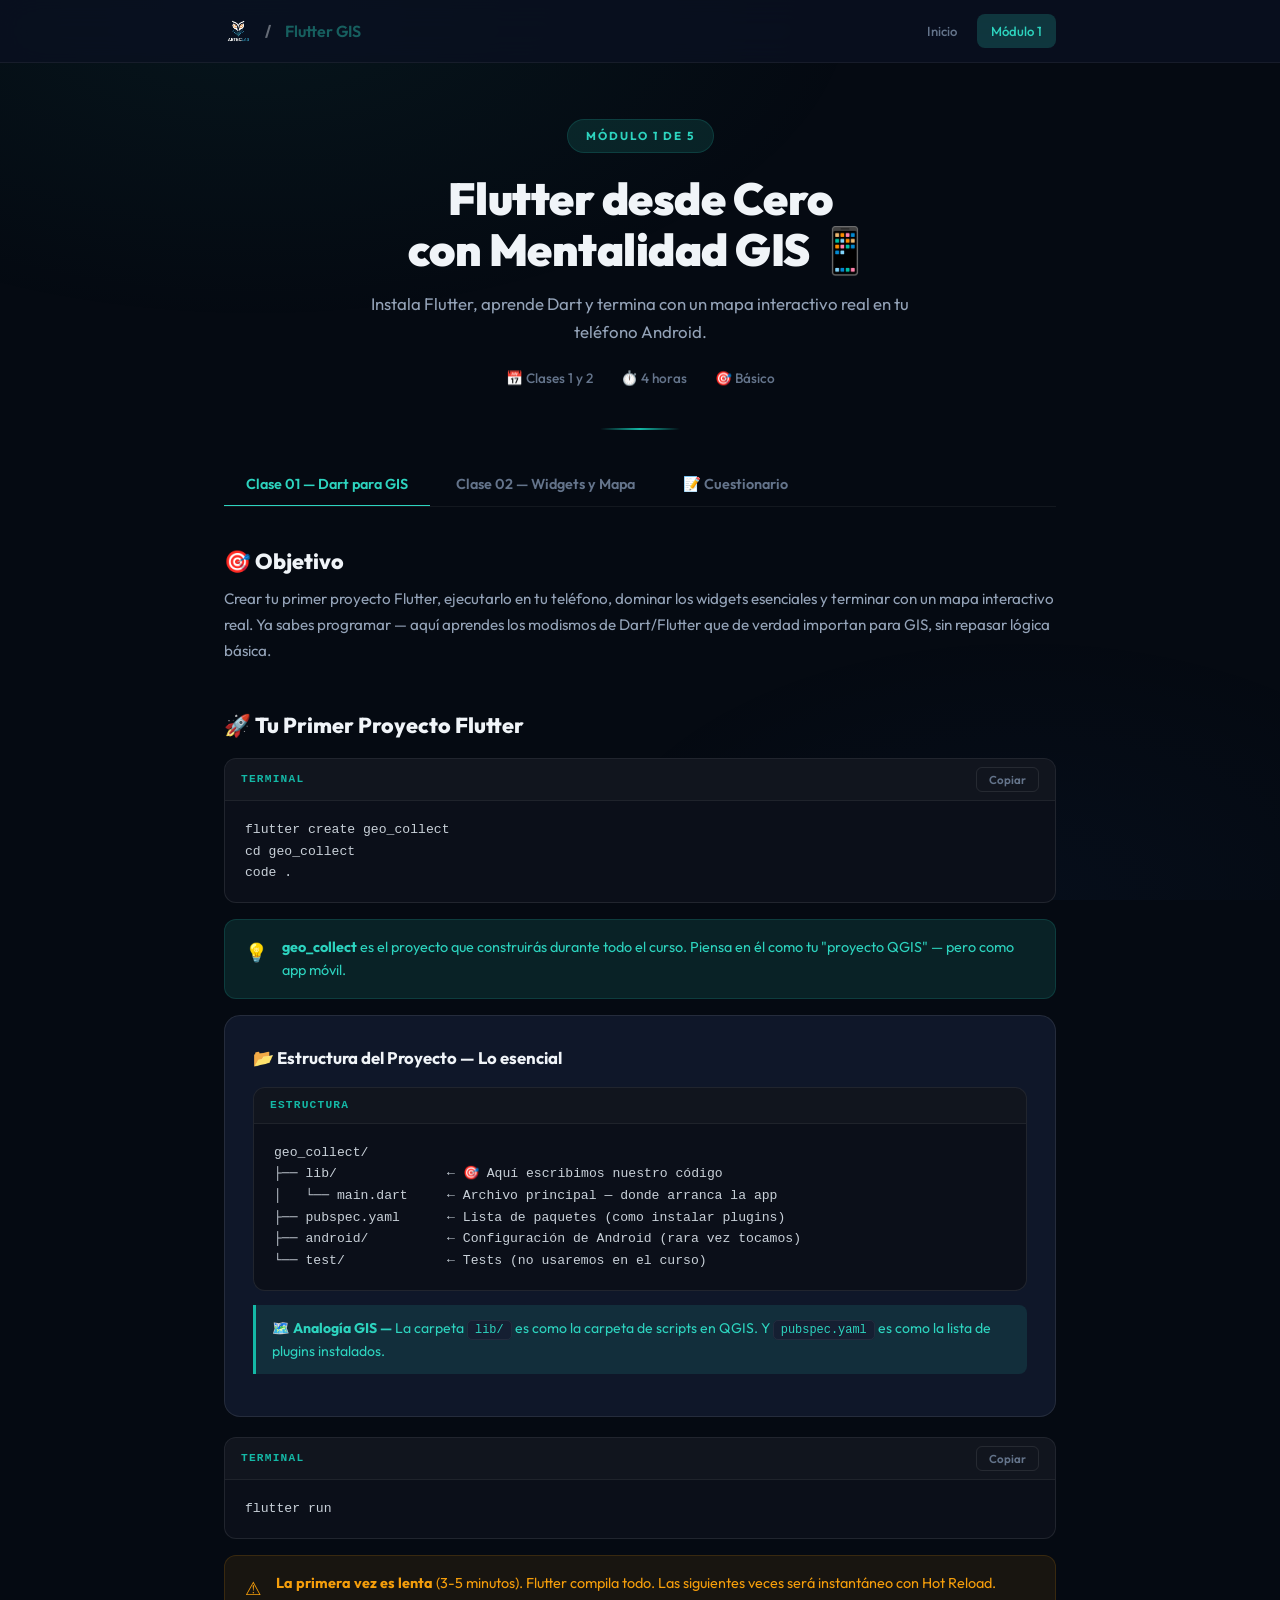
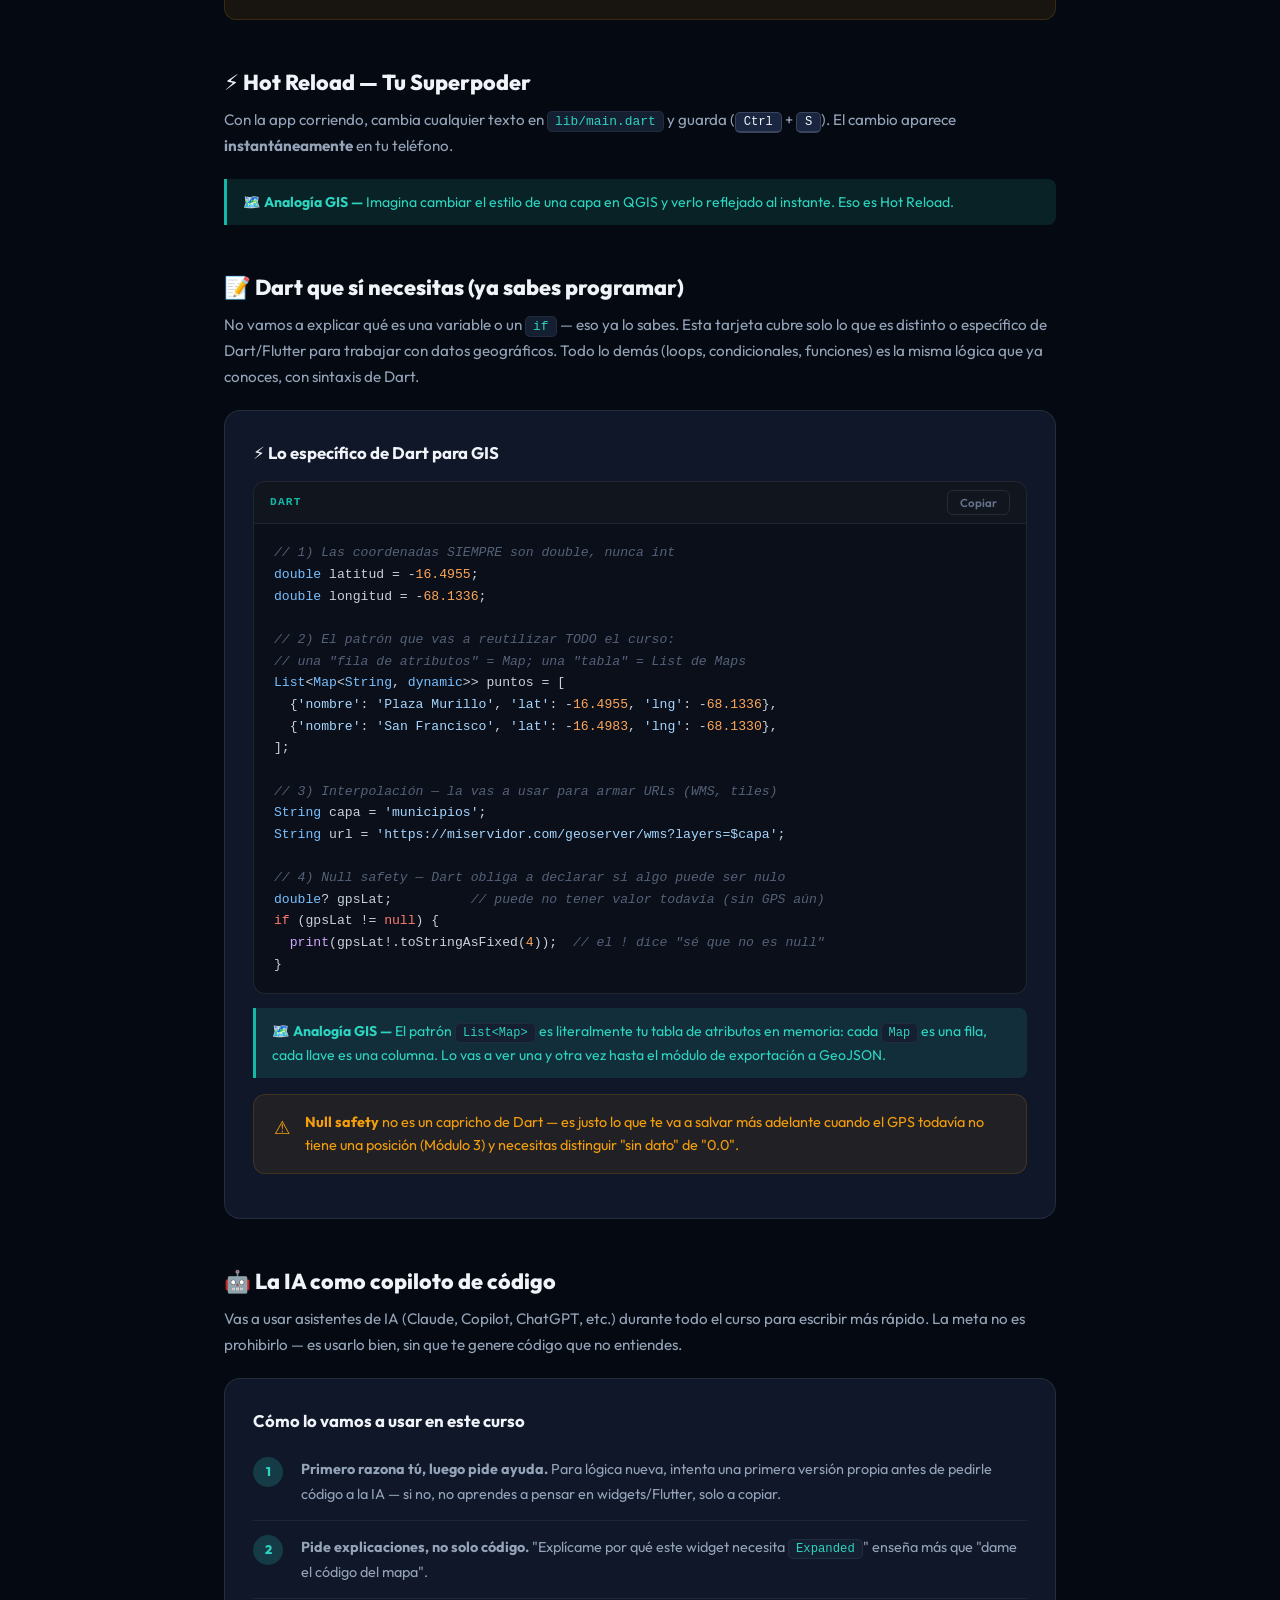
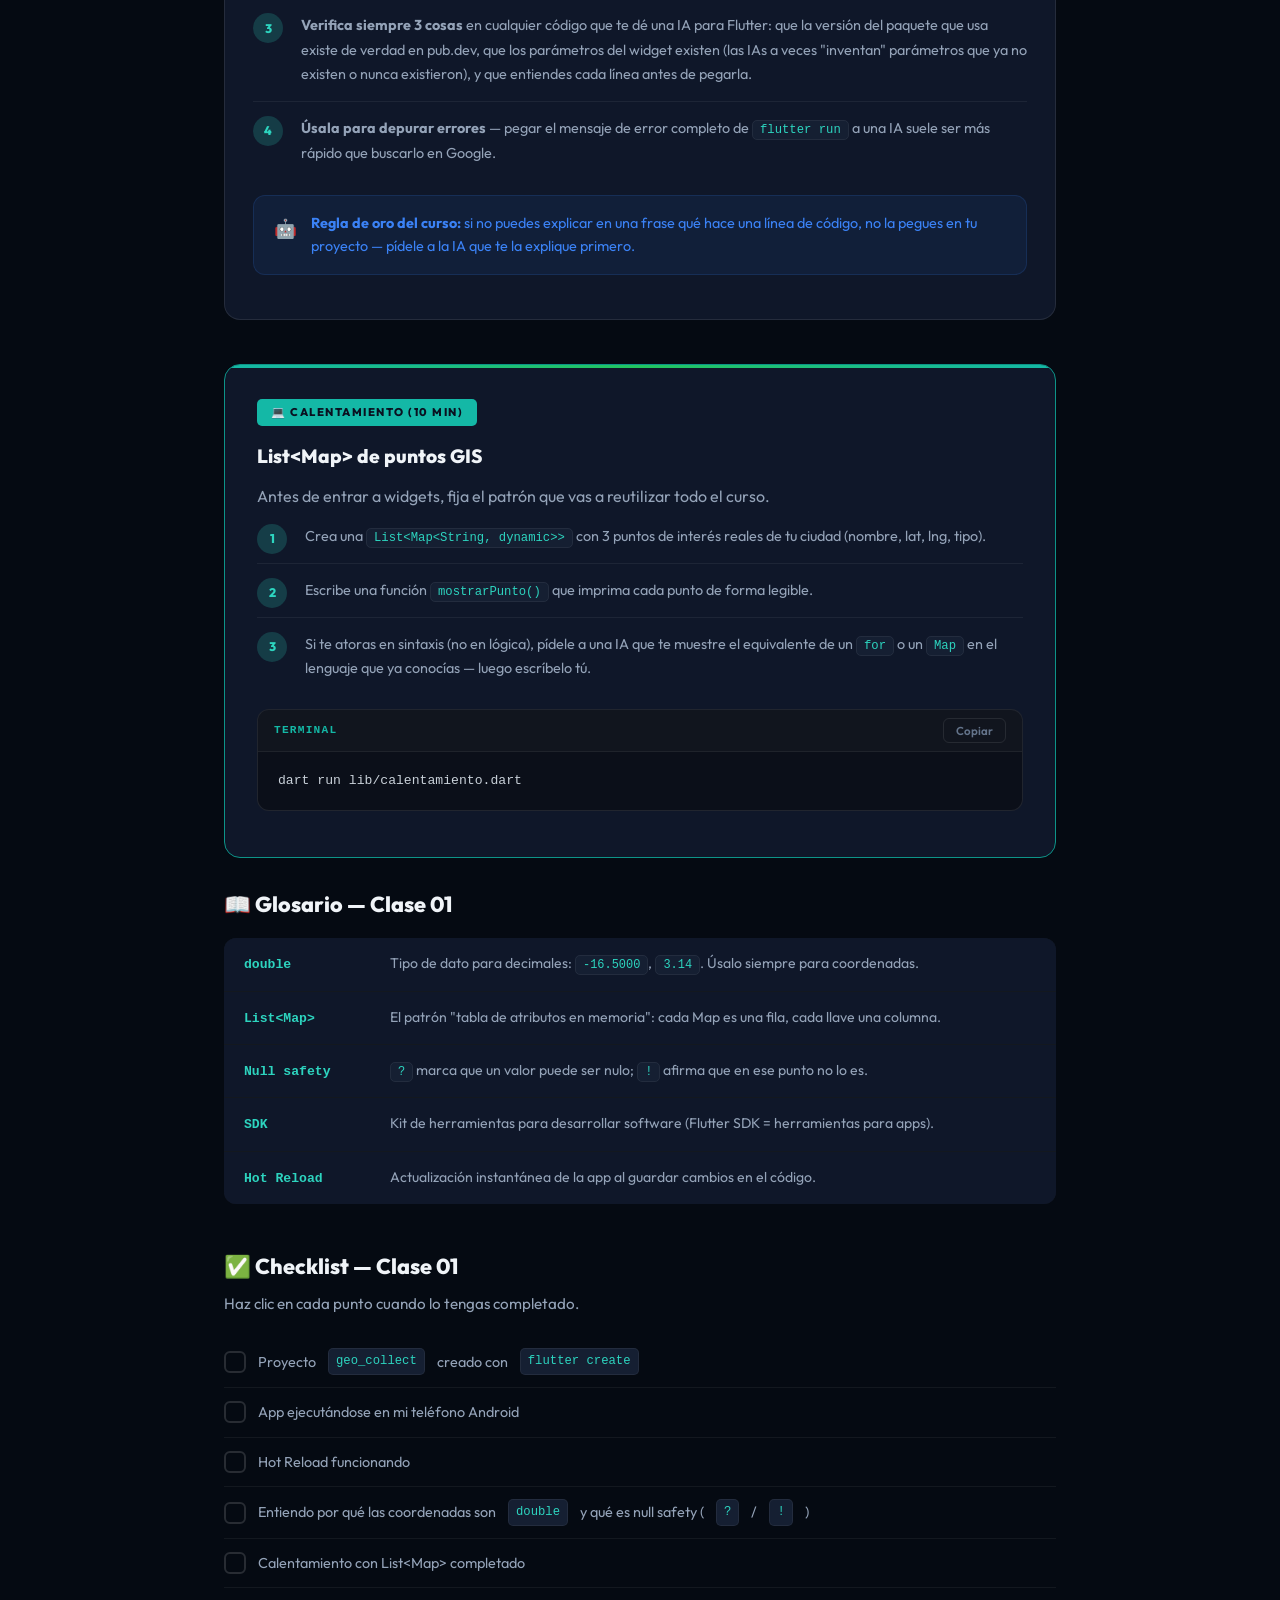
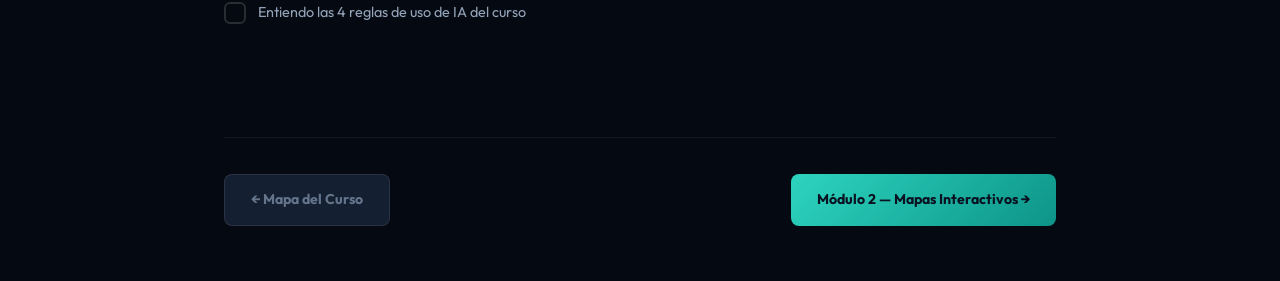
==== commit 565351e6: "add v2" ====
--- a/modulo-01/index.html
+++ b/modulo-01/index.html
@@ -28,7 +28,7 @@
 
     <!-- ═══ Header ═══ -->
     <div class="mod-header">
-      <span class="mod-chip">Módulo 1 de 6</span>
+      <span class="mod-chip">Módulo 1 de 5</span>
       <h1 class="mod-title">Flutter desde Cero<br>con Mentalidad GIS 📱</h1>
       <p class="mod-desc">Instala Flutter, aprende Dart y termina con un mapa interactivo real en tu teléfono Android.</p>
       <div class="mod-stats">
@@ -52,7 +52,7 @@
 
       <div class="sec">
         <h2 class="sec-heading">🎯 Objetivo</h2>
-        <p class="sec-lead">Crear tu primer proyecto Flutter, ejecutarlo en tu teléfono y aprender los fundamentos de Dart para construir apps de mapas.</p>
+        <p class="sec-lead">Crear tu primer proyecto Flutter, ejecutarlo en tu teléfono, dominar los widgets esenciales y terminar con un mapa interactivo real. Ya sabes programar — aquí aprendes los modismos de Dart/Flutter que de verdad importan para GIS, sin repasar lógica básica.</p>
       </div>
 
       <!-- Crear proyecto -->
@@ -103,195 +103,92 @@
         <div class="gis-analogy">Imagina cambiar el estilo de una capa en QGIS y verlo reflejado al instante. Eso es Hot Reload.</div>
       </div>
 
-      <!-- ── DART ── -->
-      <div class="sec">
-        <h2 class="sec-heading">📝 Fundamentos de Dart para GIS</h2>
-        <p class="sec-lead">Dart es el lenguaje de Flutter. Solo aprenderemos lo que necesitamos para la app de mapas.</p>
-
-        <!-- Variables -->
-        <div class="card">
-          <div class="card-title">📦 Variables — Guardar información geográfica</div>
-          <p>Las variables son contenedores con nombre. En GIS trabajas con coordenadas, nombres de capas, escalas — todo eso se guarda en variables.</p>
+      <!-- ── DART RÁPIDO ── -->
+      <div class="sec">
+        <h2 class="sec-heading">📝 Dart que sí necesitas (ya sabes programar)</h2>
+        <p class="sec-lead">No vamos a explicar qué es una variable o un <code>if</code> — eso ya lo sabes. Esta tarjeta cubre solo lo que es distinto o específico de Dart/Flutter para trabajar con datos geográficos. Todo lo demás (loops, condicionales, funciones) es la misma lógica que ya conoces, con sintaxis de Dart.</p>
+
+        <div class="card">
+          <div class="card-title">⚡ Lo específico de Dart para GIS</div>
 
           <div class="codeblock">
             <div class="codeblock-bar"><span class="codeblock-lang">Dart</span><button class="codeblock-copy">Copiar</button></div>
-            <pre><span class="hl-cm">// String — texto</span>
-<span class="hl-tp">String</span> nombreCapa = <span class="hl-st">'Ríos principales'</span>;
-<span class="hl-tp">String</span> proyeccion = <span class="hl-st">'EPSG:4326'</span>;
-
-<span class="hl-cm">// int — números enteros</span>
-<span class="hl-tp">int</span> zoom = <span class="hl-nm">15</span>;
-<span class="hl-tp">int</span> totalPuntos = <span class="hl-nm">42</span>;
-
-<span class="hl-cm">// double — números decimales (¡coordenadas!)</span>
-<span class="hl-tp">double</span> latitud = -<span class="hl-nm">16.5000</span>;
-<span class="hl-tp">double</span> longitud = -<span class="hl-nm">68.1500</span>;
-
-<span class="hl-cm">// bool — verdadero o falso</span>
-<span class="hl-tp">bool</span> capaVisible = <span class="hl-kw">true</span>;
-<span class="hl-tp">bool</span> gpsActivo = <span class="hl-kw">false</span>;</pre>
-          </div>
+            <pre><span class="hl-cm">// 1) Las coordenadas SIEMPRE son double, nunca int</span>
+<span class="hl-tp">double</span> latitud = -<span class="hl-nm">16.4955</span>;
+<span class="hl-tp">double</span> longitud = -<span class="hl-nm">68.1336</span>;
+
+<span class="hl-cm">// 2) El patrón que vas a reutilizar TODO el curso:</span>
+<span class="hl-cm">// una "fila de atributos" = Map; una "tabla" = List de Maps</span>
+<span class="hl-tp">List</span>&lt;<span class="hl-tp">Map</span>&lt;<span class="hl-tp">String</span>, <span class="hl-tp">dynamic</span>&gt;&gt; puntos = [
+  {<span class="hl-st">'nombre'</span>: <span class="hl-st">'Plaza Murillo'</span>, <span class="hl-st">'lat'</span>: -<span class="hl-nm">16.4955</span>, <span class="hl-st">'lng'</span>: -<span class="hl-nm">68.1336</span>},
+  {<span class="hl-st">'nombre'</span>: <span class="hl-st">'San Francisco'</span>, <span class="hl-st">'lat'</span>: -<span class="hl-nm">16.4983</span>, <span class="hl-st">'lng'</span>: -<span class="hl-nm">68.1330</span>},
+];
+
+<span class="hl-cm">// 3) Interpolación — la vas a usar para armar URLs (WMS, tiles)</span>
+<span class="hl-tp">String</span> capa = <span class="hl-st">'municipios'</span>;
+<span class="hl-tp">String</span> url = <span class="hl-st">'https://miservidor.com/geoserver/wms?layers=$capa'</span>;
+
+<span class="hl-cm">// 4) Null safety — Dart obliga a declarar si algo puede ser nulo</span>
+<span class="hl-tp">double</span>? gpsLat;          <span class="hl-cm">// puede no tener valor todavía (sin GPS aún)</span>
+<span class="hl-kw">if</span> (gpsLat != <span class="hl-kw">null</span>) {
+  <span class="hl-fn">print</span>(gpsLat!.toStringAsFixed(<span class="hl-nm">4</span>));  <span class="hl-cm">// el ! dice "sé que no es null"</span>
+}</pre>
+          </div>
+
+          <div class="gis-analogy">El patrón <code>List&lt;Map&gt;</code> es literalmente tu tabla de atributos en memoria: cada <code>Map</code> es una fila, cada llave es una columna. Lo vas a ver una y otra vez hasta el módulo de exportación a GeoJSON.</div>
 
           <div class="callout callout--warn">
             <span class="callout-icon">⚠️</span>
-            <div><strong>Punto clave:</strong> Las coordenadas siempre son <code>double</code>, nunca <code>int</code>. La Paz está en -16.5, no en -16.</div>
-          </div>
-
-          <div class="gis-analogy">Las variables son como los campos de una tabla de atributos. El nombre del campo es el nombre de la variable, y el tipo (String, int, double) es como elegir "Texto", "Entero" o "Decimal" al crear un campo.</div>
-        </div>
-
-        <!-- var y final -->
-        <div class="card">
-          <div class="card-title">🔒 var vs final — ¿Puede cambiar o no?</div>
-          <div class="codeblock">
-            <div class="codeblock-bar"><span class="codeblock-lang">Dart</span><button class="codeblock-copy">Copiar</button></div>
-            <pre><span class="hl-cm">// var: puede cambiar después</span>
-<span class="hl-kw">var</span> zoomActual = <span class="hl-nm">10</span>;
-zoomActual = <span class="hl-nm">15</span>; <span class="hl-cm">// ✅ OK</span>
-
-<span class="hl-cm">// final: se asigna una vez y NO cambia</span>
-<span class="hl-kw">final</span> <span class="hl-tp">String</span> nombreApp = <span class="hl-st">'GeoCollect'</span>;
-<span class="hl-cm">// nombreApp = 'Otra'; // ❌ ERROR</span></pre>
-          </div>
-          <div class="callout callout--tip">
-            <span class="callout-icon">💡</span>
-            <div>Si cambia (zoom, posición, capa activa) → <code>var</code>. Si nunca cambia (nombre de app, URL del servidor) → <code>final</code>.</div>
-          </div>
-        </div>
-
-        <!-- Listas -->
-        <div class="card">
-          <div class="card-title">📋 List — Colecciones de datos</div>
-          <div class="codeblock">
-            <div class="codeblock-bar"><span class="codeblock-lang">Dart</span><button class="codeblock-copy">Copiar</button></div>
-            <pre><span class="hl-tp">List</span>&lt;<span class="hl-tp">String</span>&gt; capas = [<span class="hl-st">'Ríos'</span>, <span class="hl-st">'Carreteras'</span>, <span class="hl-st">'Municipios'</span>];
-
-capas.<span class="hl-fn">add</span>(<span class="hl-st">'Lagos'</span>);              <span class="hl-cm">// Agregar</span>
-<span class="hl-tp">String</span> primera = capas[<span class="hl-nm">0</span>];       <span class="hl-cm">// Acceder (empieza en 0)</span>
-<span class="hl-tp">int</span> total = capas.length;         <span class="hl-cm">// Cuántos hay: 4</span>
-
-<span class="hl-cm">// Recorrer toda la lista</span>
-<span class="hl-kw">for</span> (<span class="hl-tp">String</span> capa <span class="hl-kw">in</span> capas) {
-  <span class="hl-fn">print</span>(<span class="hl-st">'Capa: $capa'</span>);
-}</pre>
-          </div>
-          <div class="gis-analogy">Una List es como una columna de tu tabla de atributos — una colección ordenada de valores.</div>
-        </div>
-
-        <!-- Maps -->
-        <div class="card">
-          <div class="card-title">🗃️ Map — Atributos de un punto geográfico</div>
-          <p>Un <code>Map</code> es como <strong>una fila</strong> de la tabla de atributos de QGIS.</p>
-          <div class="codeblock">
-            <div class="codeblock-bar"><span class="codeblock-lang">Dart</span><button class="codeblock-copy">Copiar</button></div>
-            <pre><span class="hl-tp">Map</span>&lt;<span class="hl-tp">String</span>, <span class="hl-tp">dynamic</span>&gt; punto = {
-  <span class="hl-st">'nombre'</span>:   <span class="hl-st">'Plaza Murillo'</span>,
-  <span class="hl-st">'latitud'</span>:  -<span class="hl-nm">16.4955</span>,
-  <span class="hl-st">'longitud'</span>: -<span class="hl-nm">68.1336</span>,
-  <span class="hl-st">'tipo'</span>:     <span class="hl-st">'punto_interes'</span>,
-  <span class="hl-st">'activo'</span>:   <span class="hl-kw">true</span>,
-};
-
-<span class="hl-tp">String</span> nombre = punto[<span class="hl-st">'nombre'</span>];  <span class="hl-cm">// 'Plaza Murillo'</span>
-punto[<span class="hl-st">'fecha'</span>] = <span class="hl-st">'2026-03-16'</span>;   <span class="hl-cm">// Agregar campo</span></pre>
-          </div>
-          <div class="gis-analogy">Las claves son los nombres de columna y los valores son los datos de esa fila.</div>
-        </div>
-
-        <!-- Funciones -->
-        <div class="card">
-          <div class="card-title">⚙️ Funciones — Operaciones reutilizables</div>
-          <div class="codeblock">
-            <div class="codeblock-bar"><span class="codeblock-lang">Dart</span><button class="codeblock-copy">Copiar</button></div>
-            <pre><span class="hl-cm">// Sin retorno — solo ejecuta algo</span>
-<span class="hl-kw">void</span> <span class="hl-fn">mostrarCoordenada</span>(<span class="hl-tp">double</span> lat, <span class="hl-tp">double</span> lng) {
-  <span class="hl-fn">print</span>(<span class="hl-st">'Coordenada: $lat, $lng'</span>);
-}
-
-<span class="hl-cm">// Con retorno — devuelve un resultado</span>
-<span class="hl-tp">String</span> <span class="hl-fn">formatear</span>(<span class="hl-tp">double</span> lat, <span class="hl-tp">double</span> lng) {
-  <span class="hl-kw">return</span> <span class="hl-st">'($lat, $lng)'</span>;
-}
-
-<span class="hl-cm">// Parámetro opcional con valor por defecto</span>
-<span class="hl-kw">void</span> <span class="hl-fn">centrarMapa</span>(<span class="hl-tp">double</span> lat, <span class="hl-tp">double</span> lng, {<span class="hl-tp">int</span> zoom = <span class="hl-nm">13</span>}) {
-  <span class="hl-fn">print</span>(<span class="hl-st">'Centrando con zoom $zoom'</span>);
-}
-
-<span class="hl-fn">centrarMapa</span>(-<span class="hl-nm">16.50</span>, -<span class="hl-nm">68.15</span>);            <span class="hl-cm">// zoom = 13</span>
-<span class="hl-fn">centrarMapa</span>(-<span class="hl-nm">16.50</span>, -<span class="hl-nm">68.15</span>, zoom: <span class="hl-nm">18</span>);  <span class="hl-cm">// zoom = 18</span></pre>
-          </div>
-          <div class="gis-analogy">Una función es como una herramienta de geoprocesamiento. Buffer recibe una geometría y distancia, y devuelve el resultado.</div>
-        </div>
-
-        <!-- Condicionales -->
-        <div class="card">
-          <div class="card-title">🔀 Condicionales — Tomar decisiones</div>
-          <div class="codeblock">
-            <div class="codeblock-bar"><span class="codeblock-lang">Dart</span><button class="codeblock-copy">Copiar</button></div>
-            <pre><span class="hl-tp">int</span> zoom = <span class="hl-nm">15</span>;
-
-<span class="hl-kw">if</span> (zoom > <span class="hl-nm">14</span>) {
-  <span class="hl-fn">print</span>(<span class="hl-st">'Vista detallada — nombres de calles'</span>);
-} <span class="hl-kw">else if</span> (zoom > <span class="hl-nm">10</span>) {
-  <span class="hl-fn">print</span>(<span class="hl-st">'Vista intermedia — carreteras principales'</span>);
-} <span class="hl-kw">else</span> {
-  <span class="hl-fn">print</span>(<span class="hl-st">'Vista general — límites departamentales'</span>);
-}</pre>
-          </div>
-          <div class="gis-analogy">En QGIS ya haces esto cuando defines reglas de simbología por escala. Misma lógica, diferente sintaxis.</div>
-        </div>
-
-        <!-- Interpolación -->
-        <div class="card">
-          <div class="card-title">🔗 Interpolación de Strings — Texto dinámico</div>
-          <div class="codeblock">
-            <div class="codeblock-bar"><span class="codeblock-lang">Dart</span><button class="codeblock-copy">Copiar</button></div>
-            <pre><span class="hl-tp">String</span> servidor = <span class="hl-st">'https://miservidor.com/geoserver'</span>;
-<span class="hl-tp">String</span> capa = <span class="hl-st">'municipios'</span>;
-
-<span class="hl-tp">String</span> url = <span class="hl-st">'$servidor/wms?service=WMS&amp;layers=$capa'</span>;
-<span class="hl-cm">// https://miservidor.com/geoserver/wms?service=WMS&amp;layers=municipios</span></pre>
-          </div>
-        </div>
-      </div>
-
-      <!-- Glosario -->
-      <div class="sec">
-        <h2 class="sec-heading">📖 Glosario — Clase 01</h2>
-        <div class="glossary">
-          <div class="glossary-item"><span class="glossary-term">Variable</span><span class="glossary-def">Contenedor con nombre que guarda un dato (coordenada, texto, número).</span></div>
-          <div class="glossary-item"><span class="glossary-term">String</span><span class="glossary-def">Tipo de dato para texto. Va entre comillas: <code>'Hola'</code></span></div>
-          <div class="glossary-item"><span class="glossary-term">int</span><span class="glossary-def">Tipo de dato para números enteros: <code>15</code>, <code>42</code>, <code>-3</code></span></div>
-          <div class="glossary-item"><span class="glossary-term">double</span><span class="glossary-def">Tipo de dato para decimales: <code>-16.5000</code>, <code>3.14</code></span></div>
-          <div class="glossary-item"><span class="glossary-term">bool</span><span class="glossary-def">Verdadero o falso: <code>true</code>, <code>false</code></span></div>
-          <div class="glossary-item"><span class="glossary-term">List</span><span class="glossary-def">Colección ordenada de datos del mismo tipo (como una columna de Excel).</span></div>
-          <div class="glossary-item"><span class="glossary-term">Map</span><span class="glossary-def">Pares clave-valor (como una fila de la tabla de atributos de QGIS).</span></div>
-          <div class="glossary-item"><span class="glossary-term">Función</span><span class="glossary-def">Bloque de código reutilizable que recibe datos y produce un resultado.</span></div>
-          <div class="glossary-item"><span class="glossary-term">SDK</span><span class="glossary-def">Kit de herramientas para desarrollar software (Flutter SDK = herramientas para apps).</span></div>
-          <div class="glossary-item"><span class="glossary-term">Hot Reload</span><span class="glossary-def">Actualización instantánea de la app al guardar cambios en el código.</span></div>
+            <div><strong>Null safety</strong> no es un capricho de Dart — es justo lo que te va a salvar más adelante cuando el GPS todavía no tiene una posición (Módulo 3) y necesitas distinguir "sin dato" de "0.0".</div>
+          </div>
+        </div>
+      </div>
+
+      <!-- IA como copiloto -->
+      <div class="sec">
+        <h2 class="sec-heading">🤖 La IA como copiloto de código</h2>
+        <p class="sec-lead">Vas a usar asistentes de IA (Claude, Copilot, ChatGPT, etc.) durante todo el curso para escribir más rápido. La meta no es prohibirlo — es usarlo bien, sin que te genere código que no entiendes.</p>
+
+        <div class="card">
+          <div class="card-title">Cómo lo vamos a usar en este curso</div>
+          <ol class="practice-steps">
+            <li><strong>Primero razona tú, luego pide ayuda.</strong> Para lógica nueva, intenta una primera versión propia antes de pedirle código a la IA — si no, no aprendes a pensar en widgets/Flutter, solo a copiar.</li>
+            <li><strong>Pide explicaciones, no solo código.</strong> "Explícame por qué este widget necesita <code>Expanded</code>" enseña más que "dame el código del mapa".</li>
+            <li><strong>Verifica siempre 3 cosas</strong> en cualquier código que te dé una IA para Flutter: que la versión del paquete que usa existe de verdad en pub.dev, que los parámetros del widget existen (las IAs a veces "inventan" parámetros que ya no existen o nunca existieron), y que entiendes cada línea antes de pegarla.</li>
+            <li><strong>Úsala para depurar errores</strong> — pegar el mensaje de error completo de <code>flutter run</code> a una IA suele ser más rápido que buscarlo en Google.</li>
+          </ol>
+          <div class="callout callout--info">
+            <span class="callout-icon">🤖</span>
+            <div><strong>Regla de oro del curso:</strong> si no puedes explicar en una frase qué hace una línea de código, no la pegues en tu proyecto — pídele a la IA que te la explique primero.</div>
+          </div>
         </div>
       </div>
 
       <!-- Práctica 01 -->
       <div class="practice">
-        <span class="practice-chip">💻 Práctica 01</span>
-        <div class="practice-title">Simulador de Datos GIS en Dart</div>
-        <p>Crea un programa Dart que simule el registro de puntos geográficos capturados en campo.</p>
+        <span class="practice-chip">💻 Calentamiento (10 min)</span>
+        <div class="practice-title">List&lt;Map&gt; de puntos GIS</div>
+        <p>Antes de entrar a widgets, fija el patrón que vas a reutilizar todo el curso.</p>
         <ol class="practice-steps">
-          <li>Declara variables para <strong>3 puntos de interés</strong> de tu ciudad: nombre, latitud, longitud, tipo y estado activo.</li>
-          <li>Guarda los 3 puntos en una <code>List&lt;Map&lt;String, dynamic&gt;&gt;</code></li>
-          <li>Crea una función <code>mostrarPunto()</code> que imprima la info de forma legible.</li>
-          <li>Recorre la lista y muestra todos los puntos usando tu función.</li>
-          <li>Crea una función <code>contarPorTipo()</code> que cuente cuántos puntos hay de un tipo dado.</li>
+          <li>Crea una <code>List&lt;Map&lt;String, dynamic&gt;&gt;</code> con 3 puntos de interés reales de tu ciudad (nombre, lat, lng, tipo).</li>
+          <li>Escribe una función <code>mostrarPunto()</code> que imprima cada punto de forma legible.</li>
+          <li>Si te atoras en sintaxis (no en lógica), pídele a una IA que te muestre el equivalente de un <code>for</code> o un <code>Map</code> en el lenguaje que ya conocías — luego escríbelo tú.</li>
         </ol>
         <div class="codeblock">
           <div class="codeblock-bar"><span class="codeblock-lang">Terminal</span><button class="codeblock-copy">Copiar</button></div>
-          <pre>dart run lib/practica_01.dart</pre>
-        </div>
-        <div class="callout callout--danger">
-          <span class="callout-icon">⚠️</span>
-          <div><strong>Escríbelo tú mismo.</strong> No copies y pegues código. Los errores que cometas ahora son los que te enseñarán. En este módulo NO usamos IA.</div>
+          <pre>dart run lib/calentamiento.dart</pre>
+        </div>
+      </div>
+
+      <!-- Glosario -->
+      <div class="sec">
+        <h2 class="sec-heading">📖 Glosario — Clase 01</h2>
+        <div class="glossary">
+          <div class="glossary-item"><span class="glossary-term">double</span><span class="glossary-def">Tipo de dato para decimales: <code>-16.5000</code>, <code>3.14</code>. Úsalo siempre para coordenadas.</span></div>
+          <div class="glossary-item"><span class="glossary-term">List&lt;Map&gt;</span><span class="glossary-def">El patrón "tabla de atributos en memoria": cada Map es una fila, cada llave una columna.</span></div>
+          <div class="glossary-item"><span class="glossary-term">Null safety</span><span class="glossary-def"><code>?</code> marca que un valor puede ser nulo; <code>!</code> afirma que en ese punto no lo es.</span></div>
+          <div class="glossary-item"><span class="glossary-term">SDK</span><span class="glossary-def">Kit de herramientas para desarrollar software (Flutter SDK = herramientas para apps).</span></div>
+          <div class="glossary-item"><span class="glossary-term">Hot Reload</span><span class="glossary-def">Actualización instantánea de la app al guardar cambios en el código.</span></div>
         </div>
       </div>
 
@@ -303,10 +200,9 @@
           <li><span class="ck-box"></span> Proyecto <code>geo_collect</code> creado con <code>flutter create</code></li>
           <li><span class="ck-box"></span> App ejecutándose en mi teléfono Android</li>
           <li><span class="ck-box"></span> Hot Reload funcionando</li>
-          <li><span class="ck-box"></span> Entiendo variables: String, int, double, bool</li>
-          <li><span class="ck-box"></span> Entiendo List y Map para datos geográficos</li>
-          <li><span class="ck-box"></span> Puedo crear funciones con parámetros</li>
-          <li><span class="ck-box"></span> Práctica 01 completada y ejecutada</li>
+          <li><span class="ck-box"></span> Entiendo por qué las coordenadas son <code>double</code> y qué es null safety (<code>?</code>/<code>!</code>)</li>
+          <li><span class="ck-box"></span> Calentamiento con List&lt;Map&gt; completado</li>
+          <li><span class="ck-box"></span> Entiendo las 4 reglas de uso de IA del curso</li>
         </ul>
       </div>
 
@@ -621,13 +517,13 @@
           <div class="quiz-fb"></div>
         </div>
 
-        <div class="quiz-q" data-qi="3" data-ans="b" data-explain="final se asigna una vez y no cambia — ideal para la URL del servidor.">
-          <p class="quiz-q-text"><span class="quiz-q-num">3.</span> Si la URL de tu GeoServer nunca cambia, ¿cómo la declaras?</p>
-          <div class="quiz-opts">
-            <div class="quiz-opt" data-val="a"><span class="quiz-dot"></span> var url = 'https://...';</div>
-            <div class="quiz-opt" data-val="b"><span class="quiz-dot"></span> final String url = 'https://...';</div>
-            <div class="quiz-opt" data-val="c"><span class="quiz-dot"></span> bool url = 'https://...';</div>
-            <div class="quiz-opt" data-val="d"><span class="quiz-dot"></span> int url = 'https://...';</div>
+        <div class="quiz-q" data-qi="3" data-ans="b" data-explain="double? significa que la variable puede ser null hasta que el GPS entregue un valor real.">
+          <p class="quiz-q-text"><span class="quiz-q-num">3.</span> Tienes <code>double? gpsLat;</code> antes de que el GPS responda. ¿Qué representa el <code>?</code>?</p>
+          <div class="quiz-opts">
+            <div class="quiz-opt" data-val="a"><span class="quiz-dot"></span> Que el valor es opcional de mostrar en pantalla</div>
+            <div class="quiz-opt" data-val="b"><span class="quiz-dot"></span> Que la variable puede ser null mientras no hay posición GPS</div>
+            <div class="quiz-opt" data-val="c"><span class="quiz-dot"></span> Que el valor se redondea</div>
+            <div class="quiz-opt" data-val="d"><span class="quiz-dot"></span> Que es una pregunta para el usuario</div>
           </div>
           <div class="quiz-fb"></div>
         </div>
